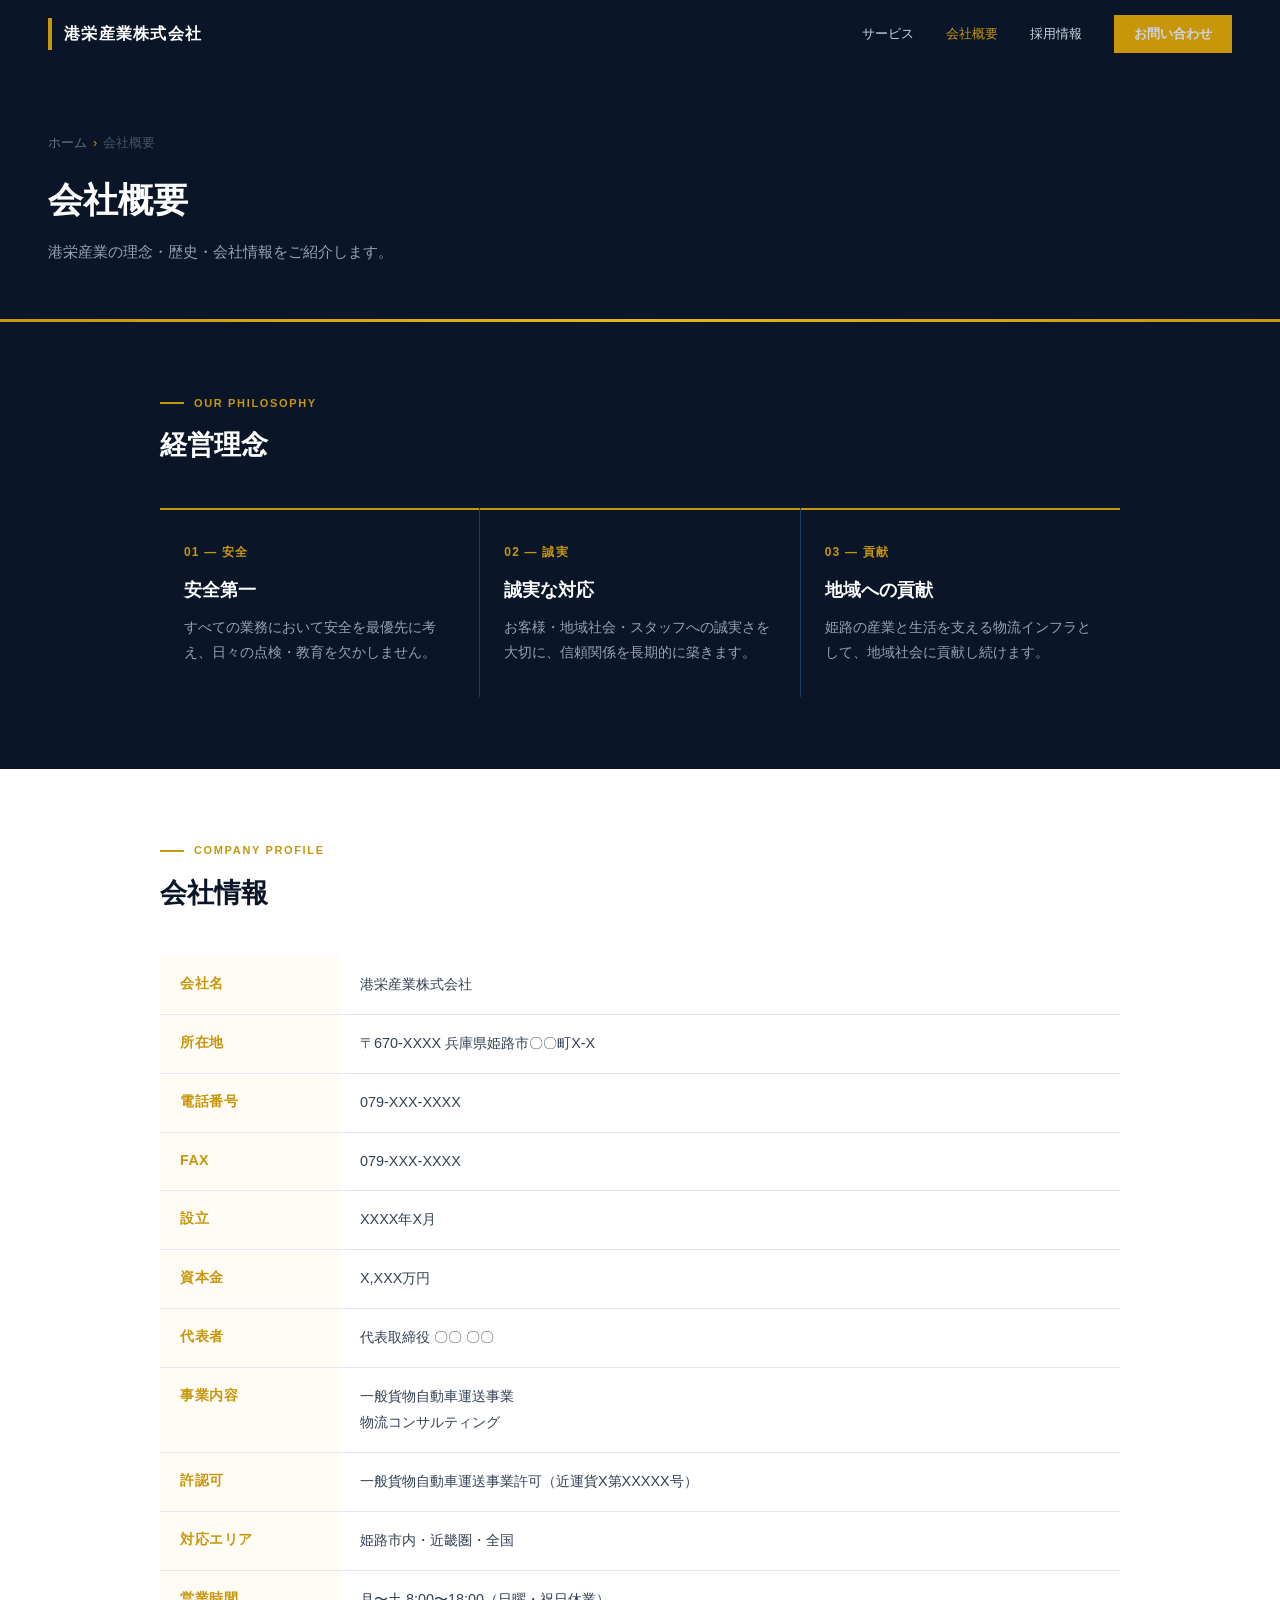
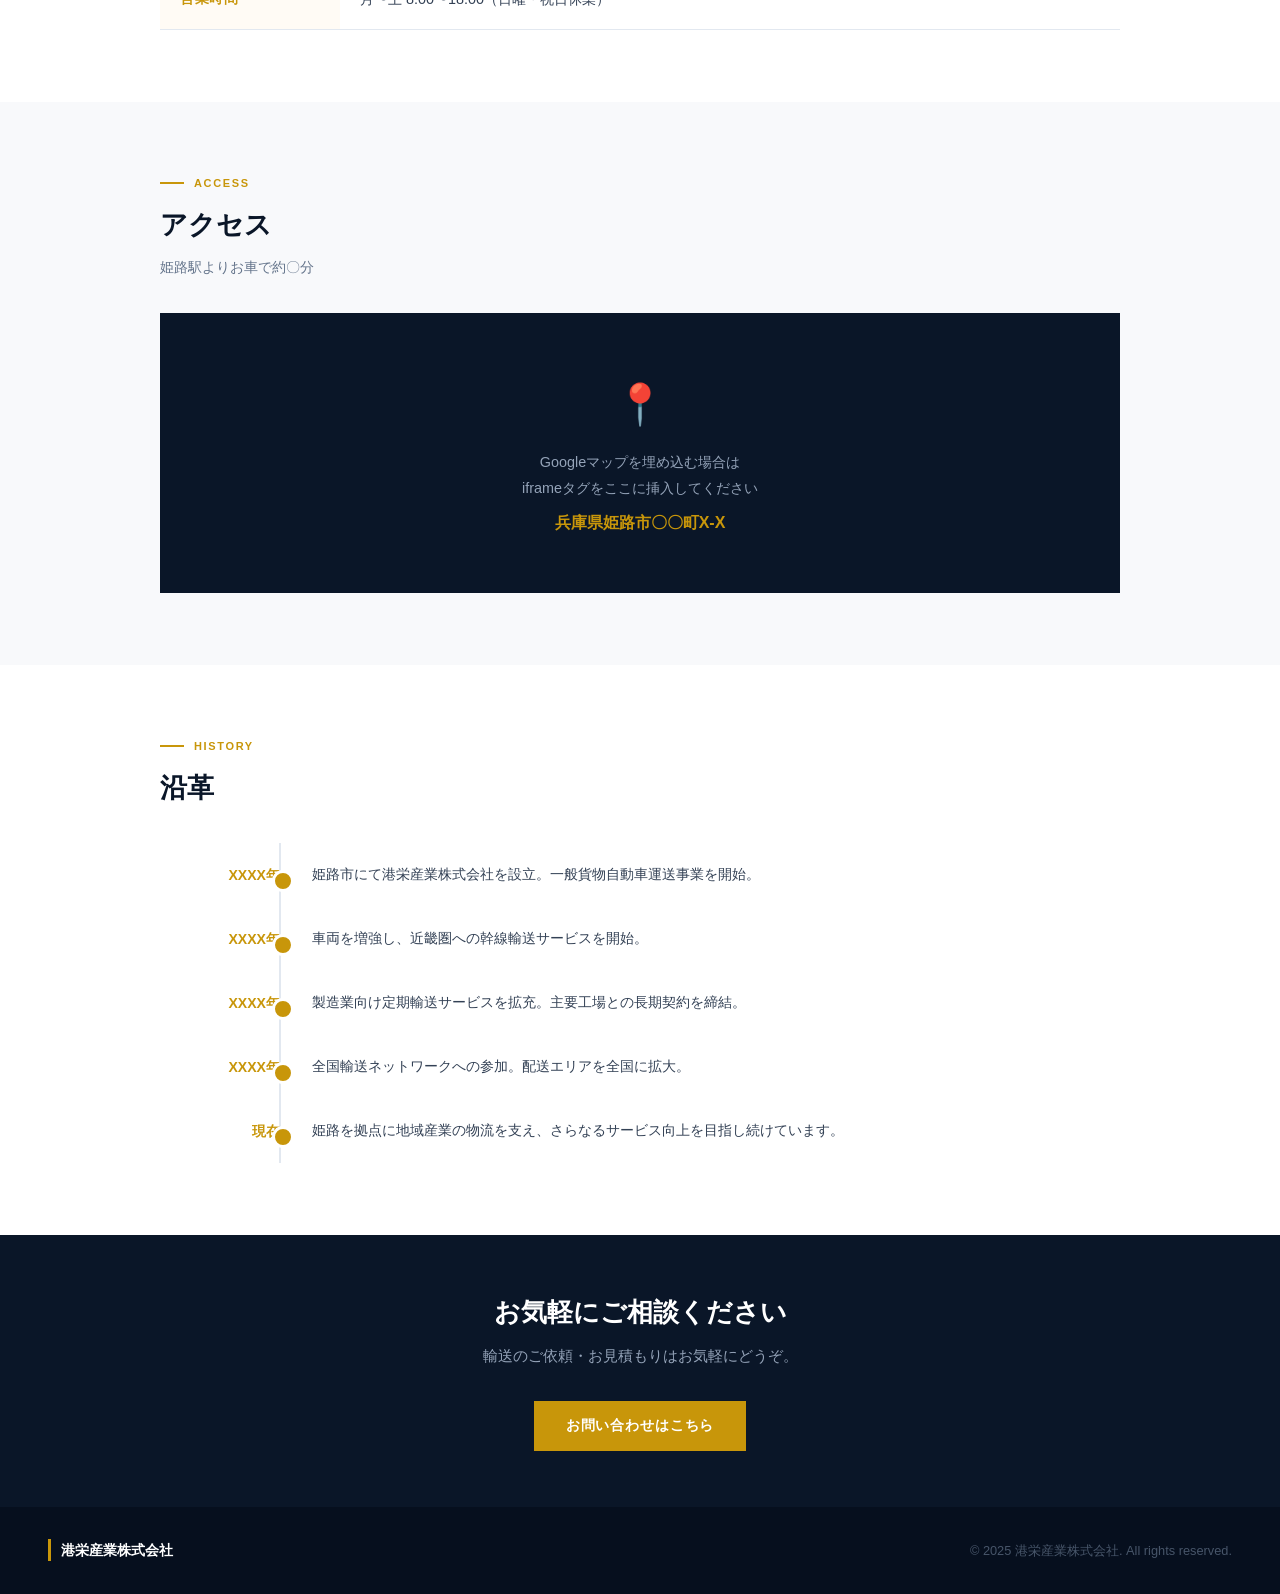
==== company.html @ fc56ae89 "初回アップロード" ====
<!DOCTYPE html>
<html lang="ja">
<head>
<meta charset="UTF-8">
<meta name="viewport" content="width=device-width, initial-scale=1.0">
<title>会社概要 | 港栄産業株式会社</title>
<style>
*{margin:0;padding:0;box-sizing:border-box}
body{font-family:'Hiragino Kaku Gothic ProN','Meiryo',sans-serif;color:#1a1a1a;background:#fff;font-size:15px;line-height:1.7}
a{text-decoration:none;color:inherit}
nav{background:#0A1628;display:flex;align-items:center;justify-content:space-between;padding:0 3rem;height:68px}
.nav-logo{display:flex;align-items:center;gap:12px}
.nav-logo .bar{width:4px;height:32px;background:#C8960A}
.nav-logo span{font-size:16px;font-weight:700;color:#fff;letter-spacing:.08em}
.nav-links{display:flex;gap:2rem;align-items:center}
.nav-links a{font-size:13px;color:#CBD5E1;transition:color .2s}
.nav-links a:hover,.nav-links a.active{color:#C8960A}
.nav-cta{background:#C8960A;color:#fff;padding:8px 20px;font-size:13px;font-weight:700}

.page-hero{background:#0A1628;padding:4rem 3rem 3.5rem;position:relative;overflow:hidden}
.page-hero::after{content:'';position:absolute;bottom:0;left:0;right:0;height:3px;background:linear-gradient(90deg,#C8960A,#E8B420,#C8960A)}
.breadcrumb{font-size:.8rem;color:#475569;margin-bottom:1rem}
.breadcrumb a{color:#64748B}
.breadcrumb span{color:#C8960A;margin:0 6px}
.page-hero h1{font-size:2.2rem;font-weight:800;color:#fff;margin-bottom:.6rem}
.page-hero p{font-size:.93rem;color:#94A3B8;max-width:560px;line-height:1.8}

section{padding:4.5rem 3rem}
.inner{max-width:960px;margin:0 auto}
.eyebrow{display:flex;align-items:center;gap:10px;margin-bottom:.6rem}
.eyebrow::before{content:'';display:block;width:24px;height:2px;background:#C8960A}
.eyebrow span{font-size:11px;color:#C8960A;font-weight:700;letter-spacing:.15em;text-transform:uppercase}
.sec-title{font-size:1.7rem;font-weight:800;color:#0A1628;margin-bottom:.4rem}
.sec-sub{font-size:.9rem;color:#64748B;line-height:1.8}

/* Philosophy */
.philosophy{background:#0A1628;padding:4.5rem 3rem}
.philosophy .eyebrow span{color:#C8960A}
.philosophy .eyebrow::before{background:#C8960A}
.philosophy .sec-title{color:#fff}
.phil-grid{display:grid;grid-template-columns:repeat(3,1fr);gap:1px;background:#1E3A5F;margin-top:2.5rem}
.phil-item{background:#0A1628;padding:2rem 1.5rem;border-top:2px solid #C8960A}
.phil-num{font-size:.75rem;font-weight:800;color:#C8960A;letter-spacing:.1em;margin-bottom:.8rem}
.phil-title{font-size:1.1rem;font-weight:800;color:#fff;margin-bottom:.6rem}
.phil-desc{font-size:.87rem;color:#94A3B8;line-height:1.8}

/* Overview table */
.overview-table{width:100%;border-collapse:collapse;margin-top:2.5rem}
.overview-table tr{border-bottom:1px solid #E2E8F0}
.overview-table th{width:180px;padding:16px 20px;font-size:.88rem;font-weight:700;color:#C8960A;background:#FFFBF5;text-align:left;letter-spacing:.04em;vertical-align:top}
.overview-table td{padding:16px 20px;font-size:.9rem;color:#334155;line-height:1.8}

/* Map area */
.map-section{background:#F8F9FB}
.map-box{background:#0A1628;height:280px;display:flex;align-items:center;justify-content:center;margin-top:2rem;position:relative;overflow:hidden}
.map-box-inner{text-align:center}
.map-box-icon{font-size:2.5rem;margin-bottom:.8rem}
.map-box-text{color:#94A3B8;font-size:.9rem;line-height:1.8}
.map-box-addr{color:#C8960A;font-weight:700;font-size:1rem;margin-top:.4rem}

/* History */
.history-list{margin-top:2rem;position:relative}
.history-list::before{content:'';position:absolute;left:119px;top:0;bottom:0;width:2px;background:#E2E8F0}
.hl-item{display:grid;grid-template-columns:120px 1fr;gap:2rem;padding:1.2rem 0;position:relative}
.hl-item::before{content:'';position:absolute;left:112px;top:1.7rem;width:16px;height:16px;background:#C8960A;border-radius:50%;border:3px solid #fff;z-index:1}
.hl-year{font-size:.88rem;font-weight:700;color:#C8960A;text-align:right;padding-top:.1rem}
.hl-desc{font-size:.9rem;color:#334155;line-height:1.7}

.cta-band{background:#0A1628;padding:3.5rem 3rem;text-align:center}
.cta-band h2{font-size:1.6rem;font-weight:800;color:#fff;margin-bottom:.6rem}
.cta-band p{color:#94A3B8;font-size:.92rem;margin-bottom:2rem}
.btn-gold{display:inline-block;background:#C8960A;color:#fff;padding:13px 32px;font-size:14px;font-weight:700;letter-spacing:.06em}
.btn-gold:hover{background:#A87808}

footer{background:#060F1E;color:#475569;padding:2rem 3rem;display:flex;justify-content:space-between;align-items:center;flex-wrap:wrap;gap:1rem}
.f-logo{display:flex;align-items:center;gap:10px}
.f-bar{width:3px;height:22px;background:#C8960A}
.f-name{font-size:14px;font-weight:700;color:#fff}

@media(max-width:768px){
  .phil-grid{grid-template-columns:1fr}
  nav .nav-links{display:none}
  section{padding:3rem 1.5rem}
  .history-list::before{left:79px}
  .hl-item{grid-template-columns:80px 1fr;gap:1rem}
  .hl-item::before{left:72px}
  .overview-table th{width:120px}
}
</style>
</head>
<body>
<nav>
  <div class="nav-logo"><div class="bar"></div><span>港栄産業株式会社</span></div>
  <div class="nav-links">
    <a href="service.html">サービス</a>
    <a href="company.html" class="active">会社概要</a>
    <a href="recruit.html">採用情報</a>
    <a href="contact.html" class="nav-cta">お問い合わせ</a>
  </div>
</nav>

<div class="page-hero">
  <div class="breadcrumb"><a href="index.html">ホーム</a><span>›</span>会社概要</div>
  <h1>会社概要</h1>
  <p>港栄産業の理念・歴史・会社情報をご紹介します。</p>
</div>

<!-- Philosophy -->
<div class="philosophy">
  <div class="inner">
    <div class="eyebrow"><span>Our Philosophy</span></div>
    <h2 class="sec-title">経営理念</h2>
    <div class="phil-grid">
      <div class="phil-item">
        <div class="phil-num">01 — 安全</div>
        <div class="phil-title">安全第一</div>
        <div class="phil-desc">すべての業務において安全を最優先に考え、日々の点検・教育を欠かしません。</div>
      </div>
      <div class="phil-item">
        <div class="phil-num">02 — 誠実</div>
        <div class="phil-title">誠実な対応</div>
        <div class="phil-desc">お客様・地域社会・スタッフへの誠実さを大切に、信頼関係を長期的に築きます。</div>
      </div>
      <div class="phil-item">
        <div class="phil-num">03 — 貢献</div>
        <div class="phil-title">地域への貢献</div>
        <div class="phil-desc">姫路の産業と生活を支える物流インフラとして、地域社会に貢献し続けます。</div>
      </div>
    </div>
  </div>
</div>

<!-- Overview -->
<section>
  <div class="inner">
    <div class="eyebrow"><span>Company Profile</span></div>
    <h2 class="sec-title">会社情報</h2>
    <table class="overview-table">
      <tr><th>会社名</th><td>港栄産業株式会社</td></tr>
      <tr><th>所在地</th><td>〒670-XXXX 兵庫県姫路市〇〇町X-X</td></tr>
      <tr><th>電話番号</th><td>079-XXX-XXXX</td></tr>
      <tr><th>FAX</th><td>079-XXX-XXXX</td></tr>
      <tr><th>設立</th><td>XXXX年X月</td></tr>
      <tr><th>資本金</th><td>X,XXX万円</td></tr>
      <tr><th>代表者</th><td>代表取締役 〇〇 〇〇</td></tr>
      <tr><th>事業内容</th><td>一般貨物自動車運送事業<br>物流コンサルティング</td></tr>
      <tr><th>許認可</th><td>一般貨物自動車運送事業許可（近運貨X第XXXXX号）</td></tr>
      <tr><th>対応エリア</th><td>姫路市内・近畿圏・全国</td></tr>
      <tr><th>営業時間</th><td>月〜土 8:00〜18:00（日曜・祝日休業）</td></tr>
    </table>
  </div>
</section>

<!-- Map -->
<section class="map-section">
  <div class="inner">
    <div class="eyebrow"><span>Access</span></div>
    <h2 class="sec-title">アクセス</h2>
    <p class="sec-sub">姫路駅よりお車で約〇分</p>
    <div class="map-box">
      <div class="map-box-inner">
        <div class="map-box-icon">📍</div>
        <div class="map-box-text">Googleマップを埋め込む場合は<br>iframeタグをここに挿入してください</div>
        <div class="map-box-addr">兵庫県姫路市〇〇町X-X</div>
      </div>
    </div>
  </div>
</section>

<!-- History -->
<section>
  <div class="inner">
    <div class="eyebrow"><span>History</span></div>
    <h2 class="sec-title">沿革</h2>
    <div class="history-list">
      <div class="hl-item"><div class="hl-year">XXXX年</div><div class="hl-desc">姫路市にて港栄産業株式会社を設立。一般貨物自動車運送事業を開始。</div></div>
      <div class="hl-item"><div class="hl-year">XXXX年</div><div class="hl-desc">車両を増強し、近畿圏への幹線輸送サービスを開始。</div></div>
      <div class="hl-item"><div class="hl-year">XXXX年</div><div class="hl-desc">製造業向け定期輸送サービスを拡充。主要工場との長期契約を締結。</div></div>
      <div class="hl-item"><div class="hl-year">XXXX年</div><div class="hl-desc">全国輸送ネットワークへの参加。配送エリアを全国に拡大。</div></div>
      <div class="hl-item"><div class="hl-year">現在</div><div class="hl-desc">姫路を拠点に地域産業の物流を支え、さらなるサービス向上を目指し続けています。</div></div>
    </div>
  </div>
</section>

<div class="cta-band">
  <h2>お気軽にご相談ください</h2>
  <p>輸送のご依頼・お見積もりはお気軽にどうぞ。</p>
  <a href="contact.html" class="btn-gold">お問い合わせはこちら</a>
</div>

<footer>
  <div class="f-logo"><div class="f-bar"></div><span class="f-name">港栄産業株式会社</span></div>
  <div style="font-size:.8rem">© 2025 港栄産業株式会社. All rights reserved.</div>
</footer>
</body>
</html>
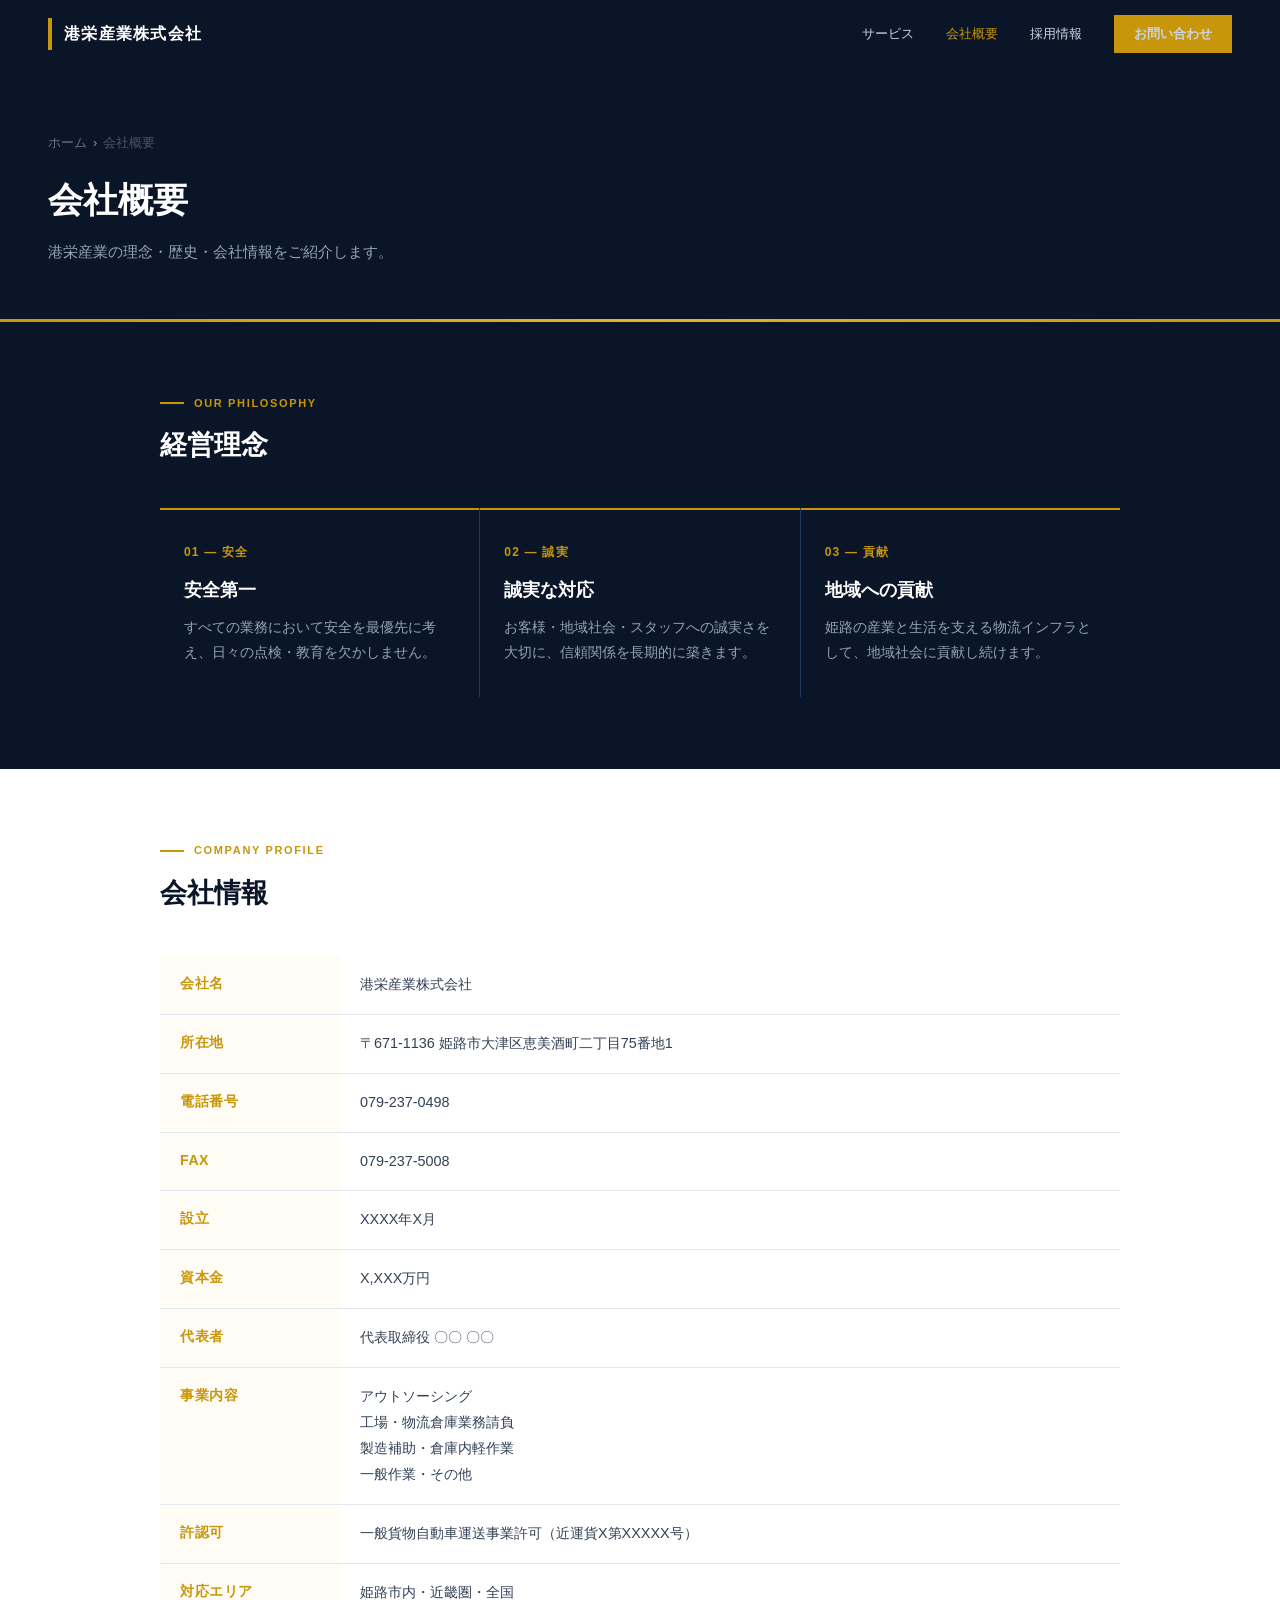
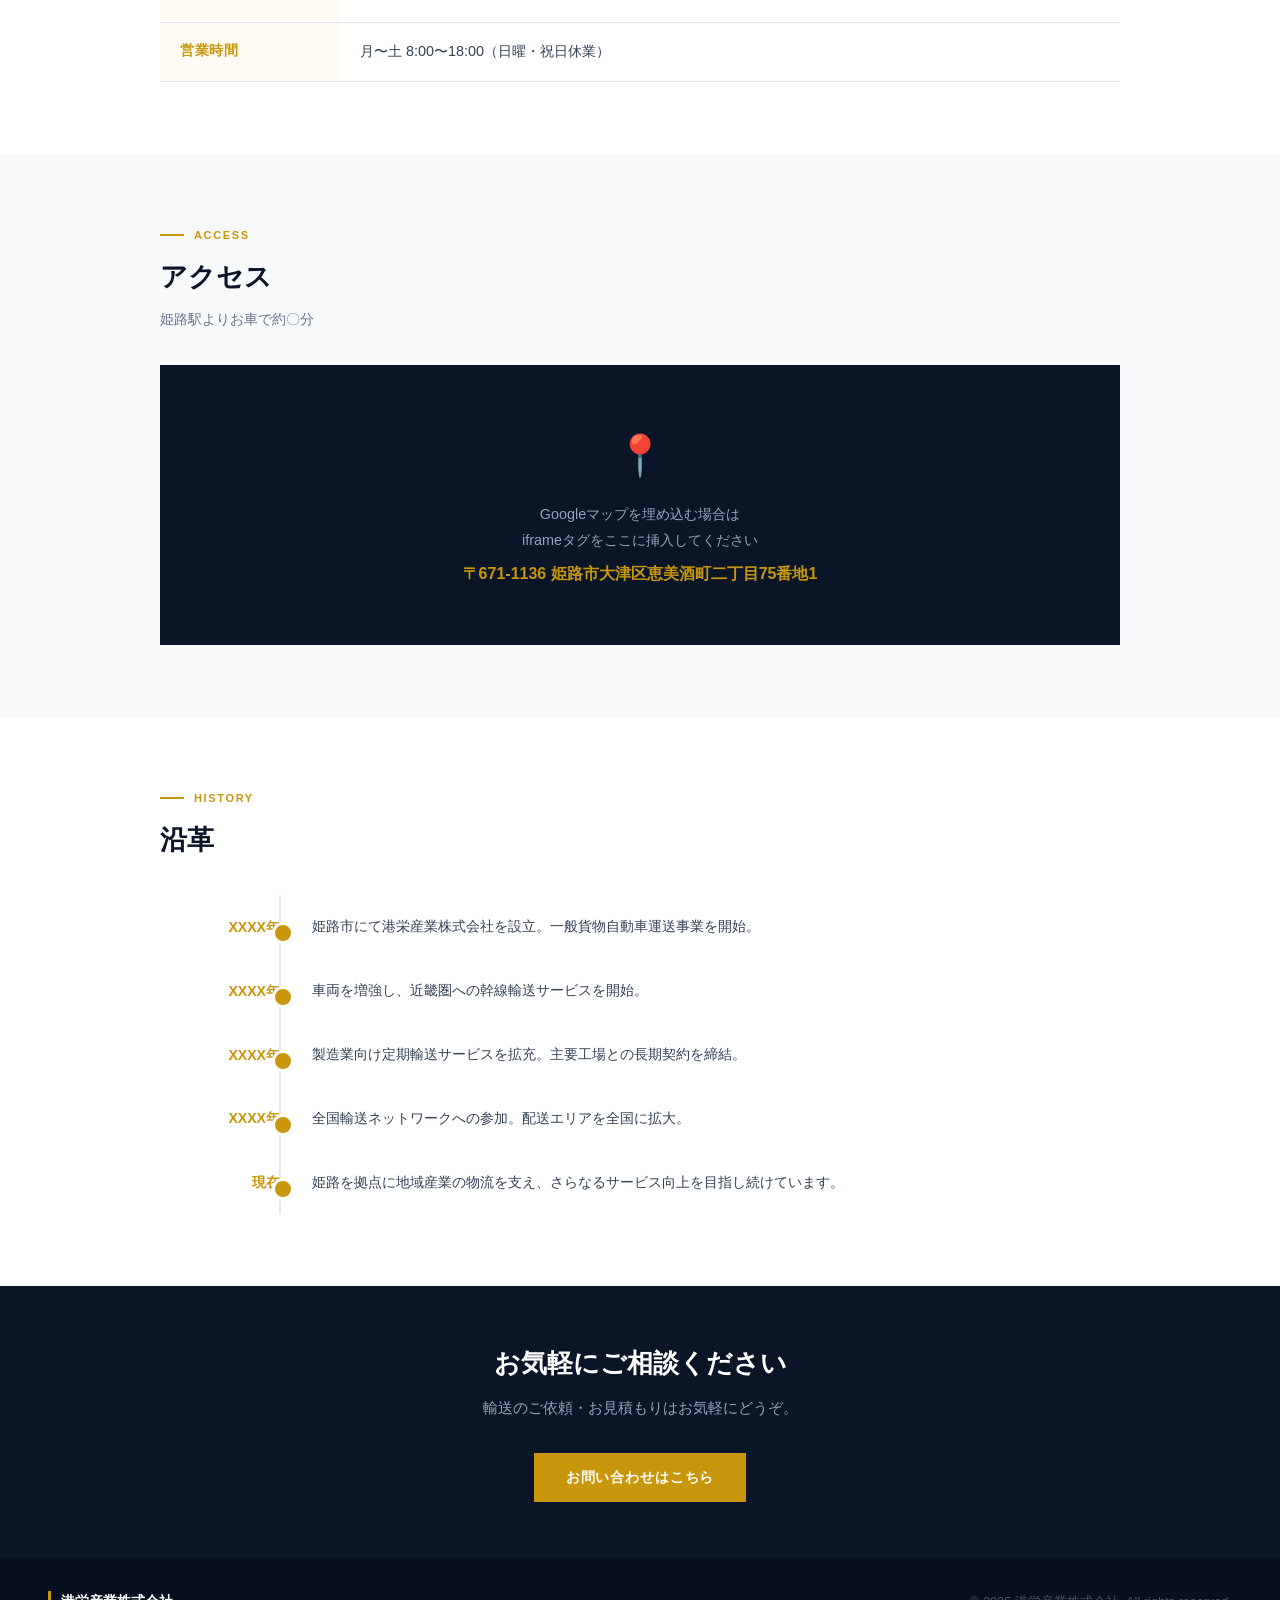
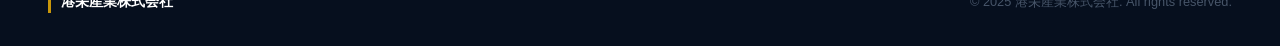
==== commit df66985c: "会社情報・サービス内容更新、採用ページをナビに追加" ====
--- a/company.html
+++ b/company.html
@@ -137,13 +137,13 @@
     <h2 class="sec-title">会社情報</h2>
     <table class="overview-table">
       <tr><th>会社名</th><td>港栄産業株式会社</td></tr>
-      <tr><th>所在地</th><td>〒670-XXXX 兵庫県姫路市〇〇町X-X</td></tr>
-      <tr><th>電話番号</th><td>079-XXX-XXXX</td></tr>
-      <tr><th>FAX</th><td>079-XXX-XXXX</td></tr>
+      <tr><th>所在地</th><td>〒671-1136 姫路市大津区恵美酒町二丁目75番地1</td></tr>
+      <tr><th>電話番号</th><td>079-237-0498</td></tr>
+      <tr><th>FAX</th><td>079-237-5008</td></tr>
       <tr><th>設立</th><td>XXXX年X月</td></tr>
       <tr><th>資本金</th><td>X,XXX万円</td></tr>
       <tr><th>代表者</th><td>代表取締役 〇〇 〇〇</td></tr>
-      <tr><th>事業内容</th><td>一般貨物自動車運送事業<br>物流コンサルティング</td></tr>
+      <tr><th>事業内容</th><td>アウトソーシング<br>工場・物流倉庫業務請負<br>製造補助・倉庫内軽作業<br>一般作業・その他</td></tr>
       <tr><th>許認可</th><td>一般貨物自動車運送事業許可（近運貨X第XXXXX号）</td></tr>
       <tr><th>対応エリア</th><td>姫路市内・近畿圏・全国</td></tr>
       <tr><th>営業時間</th><td>月〜土 8:00〜18:00（日曜・祝日休業）</td></tr>
@@ -161,7 +161,7 @@
       <div class="map-box-inner">
         <div class="map-box-icon">📍</div>
         <div class="map-box-text">Googleマップを埋め込む場合は<br>iframeタグをここに挿入してください</div>
-        <div class="map-box-addr">兵庫県姫路市〇〇町X-X</div>
+        <div class="map-box-addr">〒671-1136 姫路市大津区恵美酒町二丁目75番地1</div>
       </div>
     </div>
   </div>
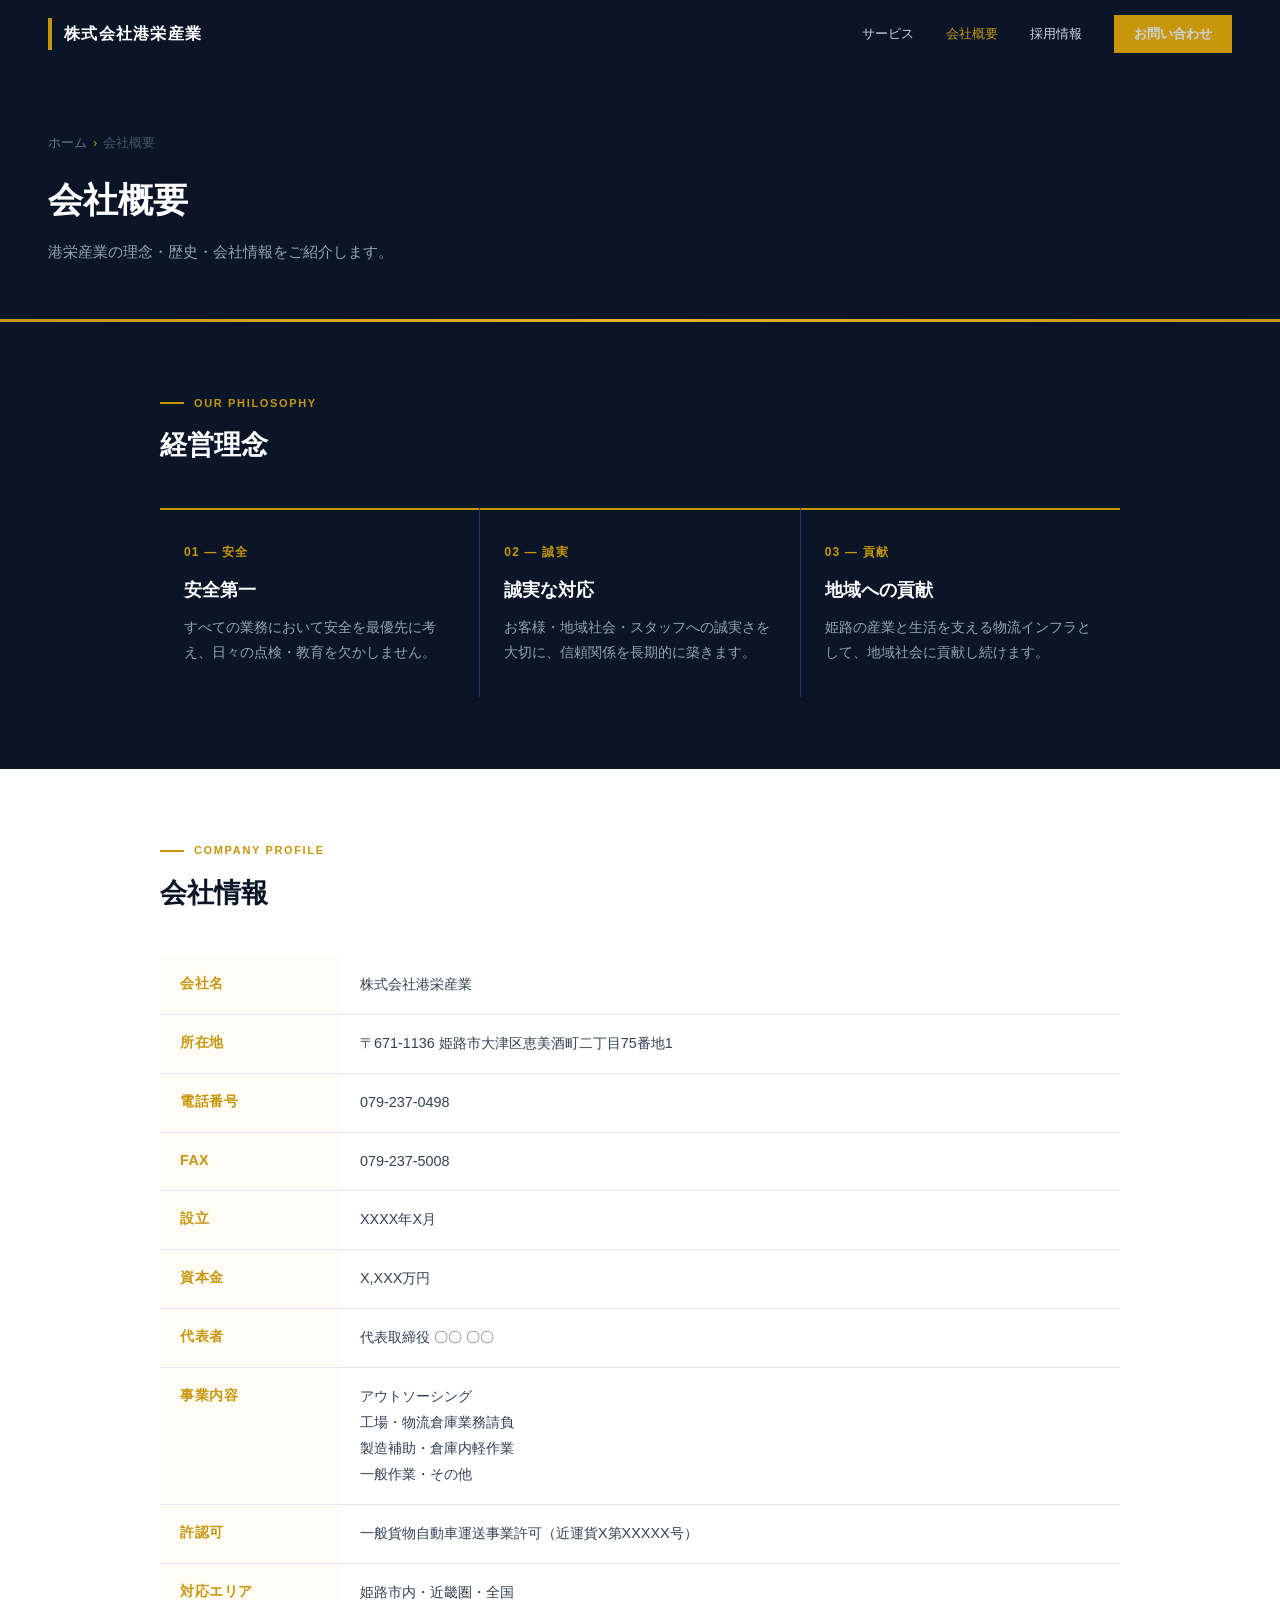
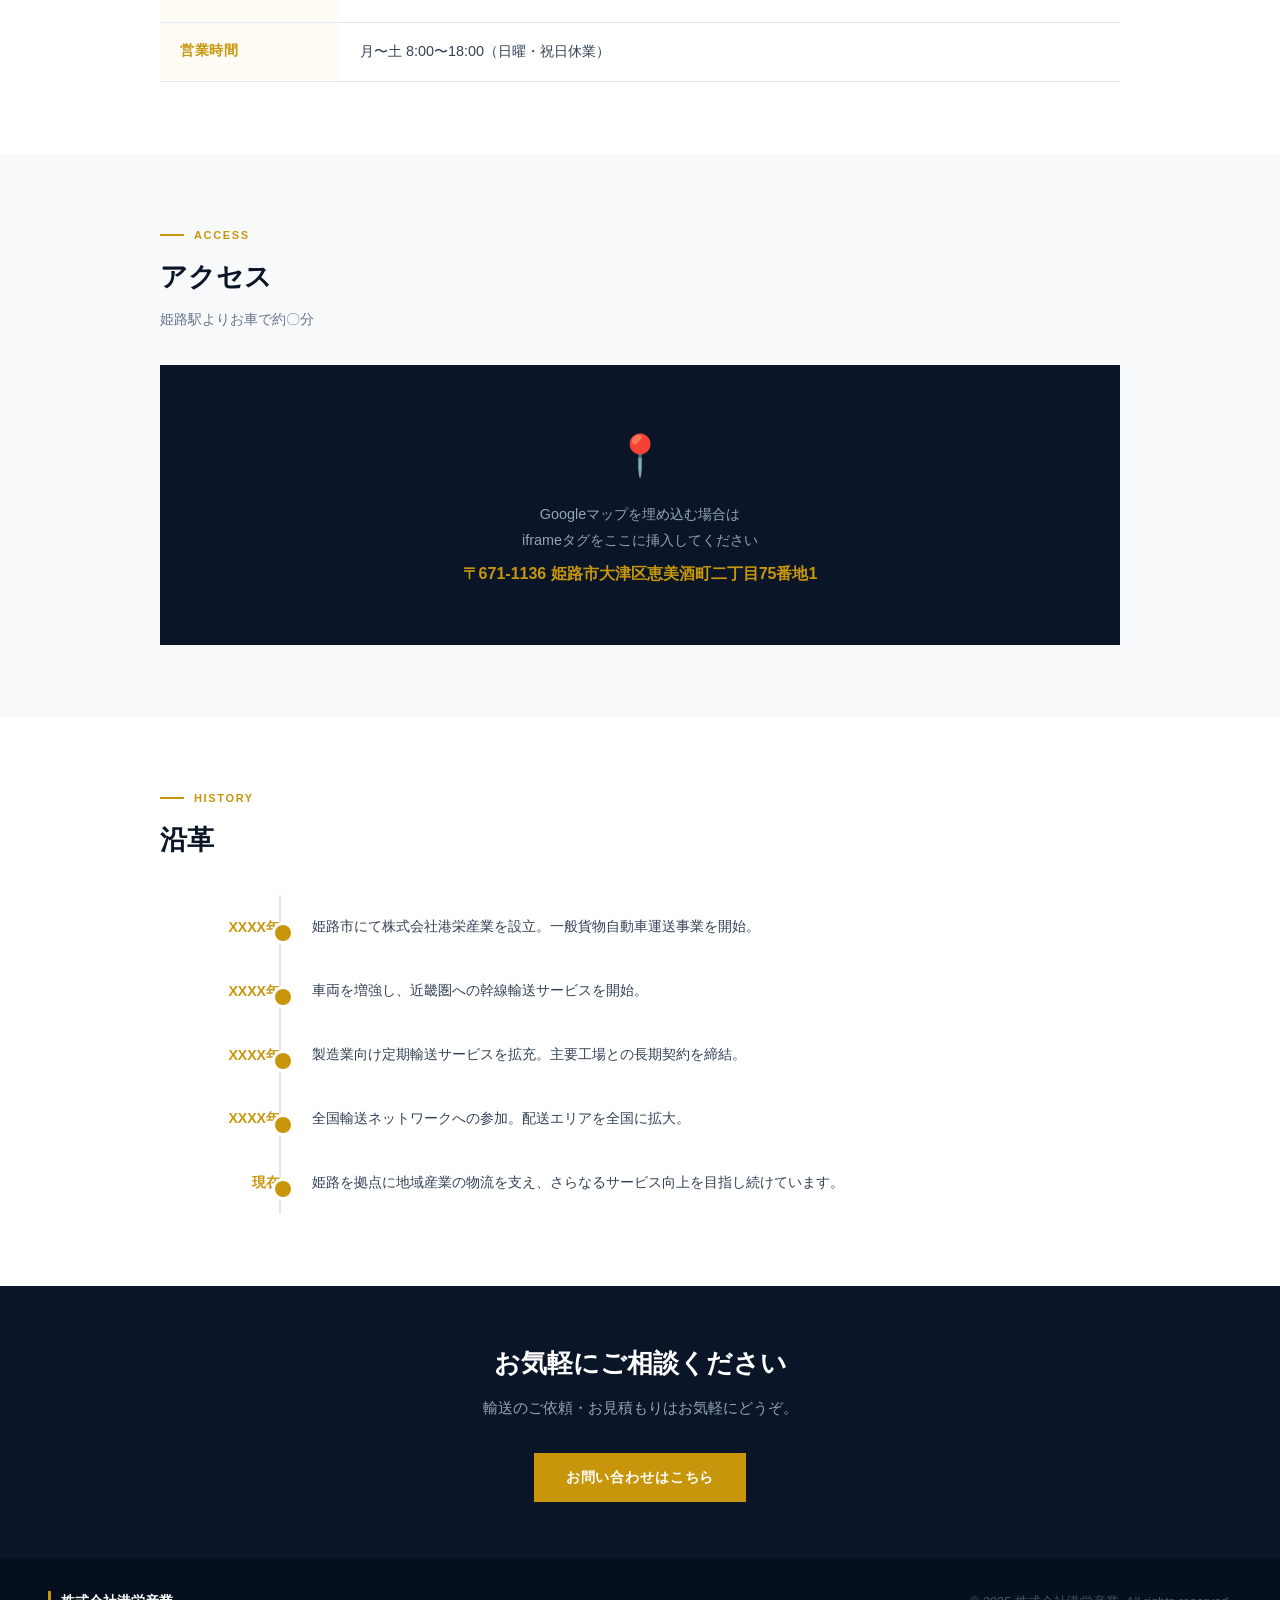
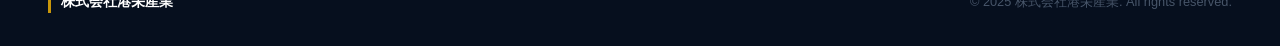
==== commit 4c84f955: "会社名を後株から前株に修正（港栄産業株式会社→株式会社港栄産業）" ====
--- a/company.html
+++ b/company.html
@@ -3,7 +3,7 @@
 <head>
 <meta charset="UTF-8">
 <meta name="viewport" content="width=device-width, initial-scale=1.0">
-<title>会社概要 | 港栄産業株式会社</title>
+<title>会社概要 | 株式会社港栄産業</title>
 <style>
 *{margin:0;padding:0;box-sizing:border-box}
 body{font-family:'Hiragino Kaku Gothic ProN','Meiryo',sans-serif;color:#1a1a1a;background:#fff;font-size:15px;line-height:1.7}
@@ -90,7 +90,7 @@
 </head>
 <body>
 <nav>
-  <div class="nav-logo"><div class="bar"></div><span>港栄産業株式会社</span></div>
+  <div class="nav-logo"><div class="bar"></div><span>株式会社港栄産業</span></div>
   <div class="nav-links">
     <a href="service.html">サービス</a>
     <a href="company.html" class="active">会社概要</a>
@@ -136,7 +136,7 @@
     <div class="eyebrow"><span>Company Profile</span></div>
     <h2 class="sec-title">会社情報</h2>
     <table class="overview-table">
-      <tr><th>会社名</th><td>港栄産業株式会社</td></tr>
+      <tr><th>会社名</th><td>株式会社港栄産業</td></tr>
       <tr><th>所在地</th><td>〒671-1136 姫路市大津区恵美酒町二丁目75番地1</td></tr>
       <tr><th>電話番号</th><td>079-237-0498</td></tr>
       <tr><th>FAX</th><td>079-237-5008</td></tr>
@@ -173,7 +173,7 @@
     <div class="eyebrow"><span>History</span></div>
     <h2 class="sec-title">沿革</h2>
     <div class="history-list">
-      <div class="hl-item"><div class="hl-year">XXXX年</div><div class="hl-desc">姫路市にて港栄産業株式会社を設立。一般貨物自動車運送事業を開始。</div></div>
+      <div class="hl-item"><div class="hl-year">XXXX年</div><div class="hl-desc">姫路市にて株式会社港栄産業を設立。一般貨物自動車運送事業を開始。</div></div>
       <div class="hl-item"><div class="hl-year">XXXX年</div><div class="hl-desc">車両を増強し、近畿圏への幹線輸送サービスを開始。</div></div>
       <div class="hl-item"><div class="hl-year">XXXX年</div><div class="hl-desc">製造業向け定期輸送サービスを拡充。主要工場との長期契約を締結。</div></div>
       <div class="hl-item"><div class="hl-year">XXXX年</div><div class="hl-desc">全国輸送ネットワークへの参加。配送エリアを全国に拡大。</div></div>
@@ -189,8 +189,8 @@
 </div>
 
 <footer>
-  <div class="f-logo"><div class="f-bar"></div><span class="f-name">港栄産業株式会社</span></div>
-  <div style="font-size:.8rem">© 2025 港栄産業株式会社. All rights reserved.</div>
+  <div class="f-logo"><div class="f-bar"></div><span class="f-name">株式会社港栄産業</span></div>
+  <div style="font-size:.8rem">© 2025 株式会社港栄産業. All rights reserved.</div>
 </footer>
 </body>
 </html>
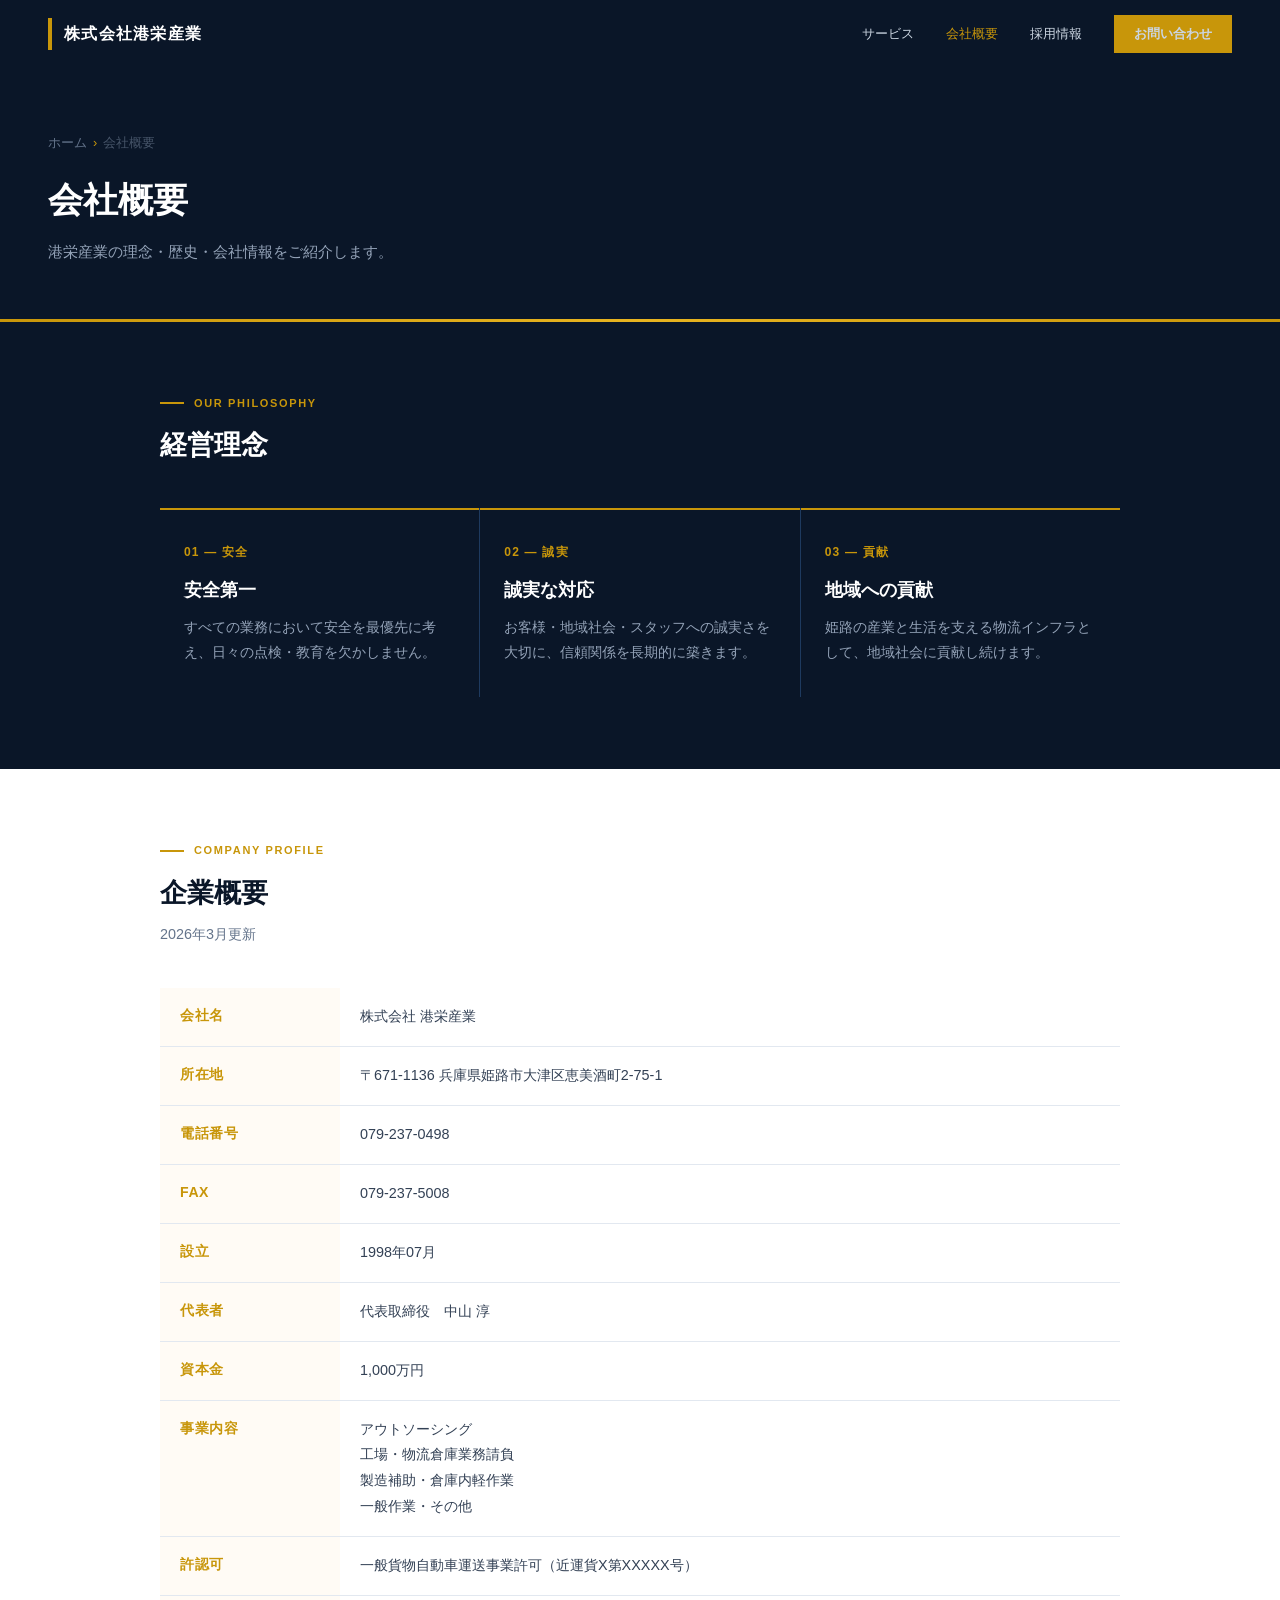
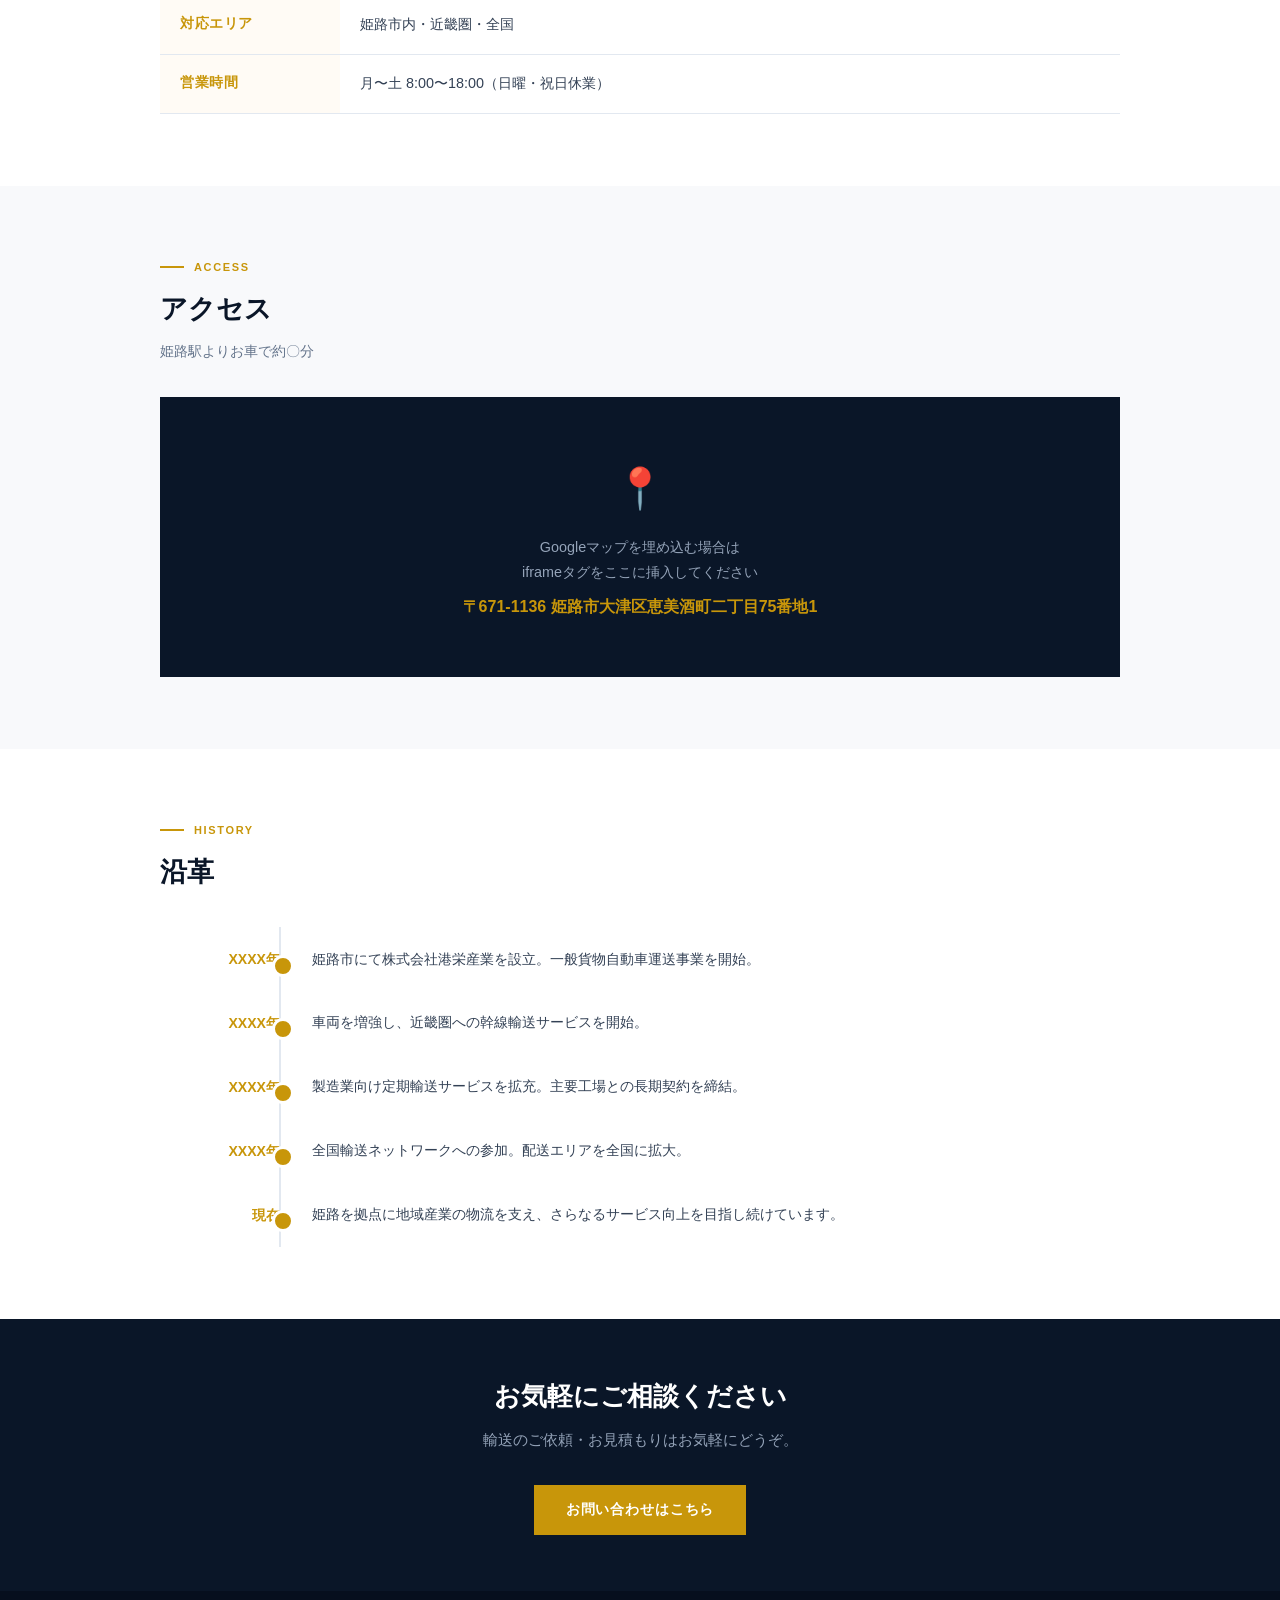
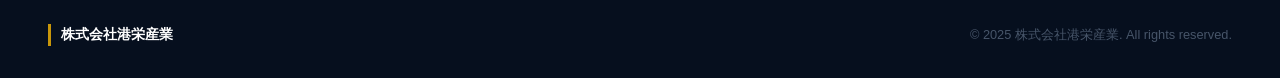
==== commit cb1ba89e: "企業概要を2026年3月更新内容に更新（設立・代表者・資本金・所在地）" ====
--- a/company.html
+++ b/company.html
@@ -8,7 +8,7 @@
 *{margin:0;padding:0;box-sizing:border-box}
 body{font-family:'Hiragino Kaku Gothic ProN','Meiryo',sans-serif;color:#1a1a1a;background:#fff;font-size:15px;line-height:1.7}
 a{text-decoration:none;color:inherit}
-nav{background:#0A1628;display:flex;align-items:center;justify-content:space-between;padding:0 3rem;height:68px}
+nav{background:#0A1628;display:flex;align-items:center;justify-content:space-between;padding:0 3rem;height:68px;position:relative}
 .nav-logo{display:flex;align-items:center;gap:12px}
 .nav-logo .bar{width:4px;height:32px;background:#C8960A}
 .nav-logo span{font-size:16px;font-weight:700;color:#fff;letter-spacing:.08em}
@@ -77,9 +77,20 @@
 .f-bar{width:3px;height:22px;background:#C8960A}
 .f-name{font-size:14px;font-weight:700;color:#fff}
 
+.hamburger{display:none;flex-direction:column;gap:5px;cursor:pointer;padding:6px;background:none;border:none}
+.hamburger span{display:block;width:22px;height:2px;background:#fff;transition:all .3s}
+.hamburger.open span:nth-child(1){transform:translateY(7px) rotate(45deg)}
+.hamburger.open span:nth-child(2){opacity:0}
+.hamburger.open span:nth-child(3){transform:translateY(-7px) rotate(-45deg)}
+.mobile-menu{display:none;position:absolute;top:68px;left:0;right:0;background:#0A1628;flex-direction:column;padding:0 2rem;border-top:1px solid #1E3A5F;z-index:99}
+.mobile-menu a{font-size:14px;color:#CBD5E1;padding:.9rem 0;border-bottom:1px solid #1E3A5F;display:block}
+.mobile-menu a:last-child{border-bottom:none;color:#C8960A;font-weight:700}
+.mobile-menu.open{display:flex}
+
 @media(max-width:768px){
   .phil-grid{grid-template-columns:1fr}
   nav .nav-links{display:none}
+  .hamburger{display:flex}
   section{padding:3rem 1.5rem}
   .history-list::before{left:79px}
   .hl-item{grid-template-columns:80px 1fr;gap:1rem}
@@ -90,14 +101,21 @@
 </head>
 <body>
 <nav>
-  <div class="nav-logo"><div class="bar"></div><span>株式会社港栄産業</span></div>
+  <a href="index.html" class="nav-logo"><div class="bar"></div><span>株式会社港栄産業</span></a>
   <div class="nav-links">
     <a href="service.html">サービス</a>
     <a href="company.html" class="active">会社概要</a>
     <a href="recruit.html">採用情報</a>
     <a href="contact.html" class="nav-cta">お問い合わせ</a>
   </div>
+  <button class="hamburger" id="hamburger" aria-label="メニュー"><span></span><span></span><span></span></button>
 </nav>
+<div class="mobile-menu" id="mobile-menu">
+  <a href="service.html">サービス</a>
+  <a href="company.html">会社概要</a>
+  <a href="recruit.html">採用情報</a>
+  <a href="contact.html">お問い合わせ</a>
+</div>
 
 <div class="page-hero">
   <div class="breadcrumb"><a href="index.html">ホーム</a><span>›</span>会社概要</div>
@@ -134,15 +152,16 @@
 <section>
   <div class="inner">
     <div class="eyebrow"><span>Company Profile</span></div>
-    <h2 class="sec-title">会社情報</h2>
+    <h2 class="sec-title">企業概要</h2>
+    <p class="sec-sub" style="margin-bottom:1.5rem">2026年3月更新</p>
     <table class="overview-table">
-      <tr><th>会社名</th><td>株式会社港栄産業</td></tr>
-      <tr><th>所在地</th><td>〒671-1136 姫路市大津区恵美酒町二丁目75番地1</td></tr>
+      <tr><th>会社名</th><td>株式会社 港栄産業</td></tr>
+      <tr><th>所在地</th><td>〒671-1136 兵庫県姫路市大津区恵美酒町2-75-1</td></tr>
       <tr><th>電話番号</th><td>079-237-0498</td></tr>
       <tr><th>FAX</th><td>079-237-5008</td></tr>
-      <tr><th>設立</th><td>XXXX年X月</td></tr>
-      <tr><th>資本金</th><td>X,XXX万円</td></tr>
-      <tr><th>代表者</th><td>代表取締役 〇〇 〇〇</td></tr>
+      <tr><th>設立</th><td>1998年07月</td></tr>
+      <tr><th>代表者</th><td>代表取締役　中山 淳</td></tr>
+      <tr><th>資本金</th><td>1,000万円</td></tr>
       <tr><th>事業内容</th><td>アウトソーシング<br>工場・物流倉庫業務請負<br>製造補助・倉庫内軽作業<br>一般作業・その他</td></tr>
       <tr><th>許認可</th><td>一般貨物自動車運送事業許可（近運貨X第XXXXX号）</td></tr>
       <tr><th>対応エリア</th><td>姫路市内・近畿圏・全国</td></tr>
@@ -192,5 +211,10 @@
   <div class="f-logo"><div class="f-bar"></div><span class="f-name">株式会社港栄産業</span></div>
   <div style="font-size:.8rem">© 2025 株式会社港栄産業. All rights reserved.</div>
 </footer>
+<script>
+const btn=document.getElementById('hamburger');
+const menu=document.getElementById('mobile-menu');
+btn.addEventListener('click',()=>{btn.classList.toggle('open');menu.classList.toggle('open');});
+</script>
 </body>
 </html>
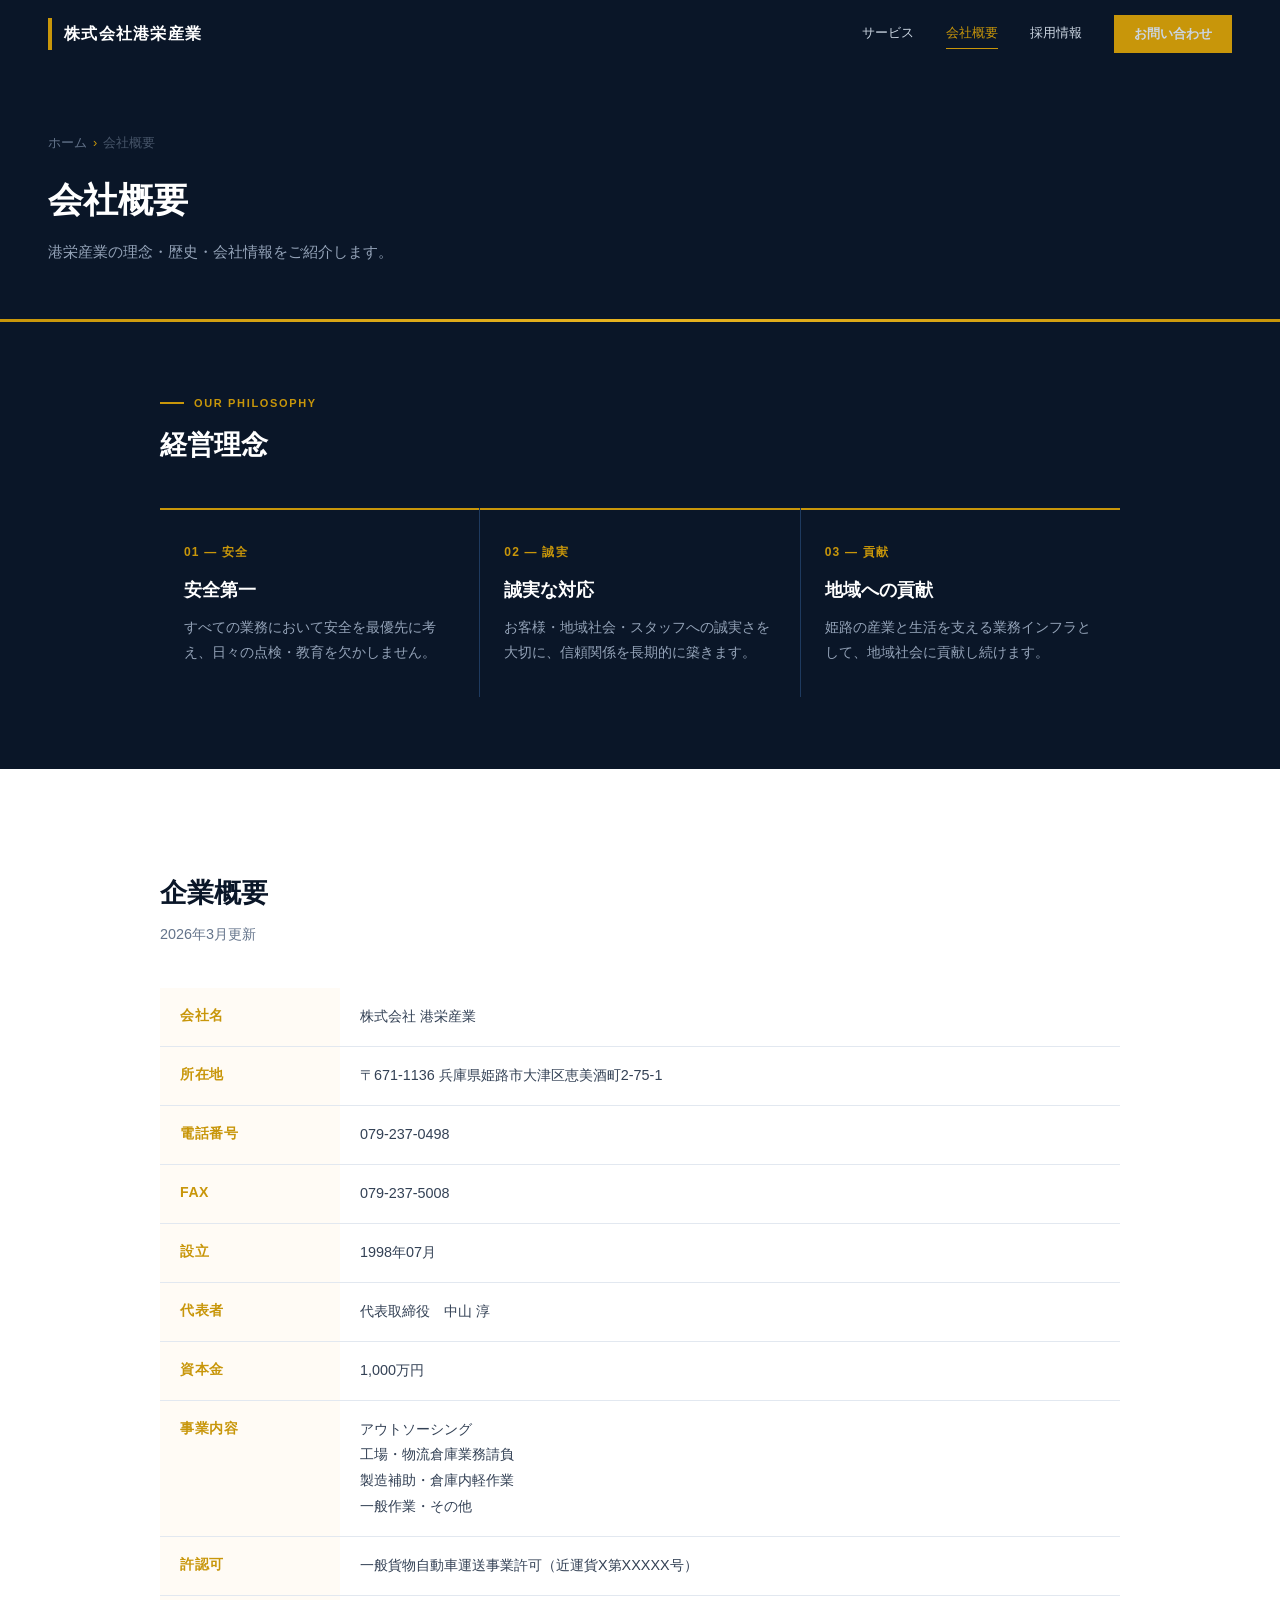
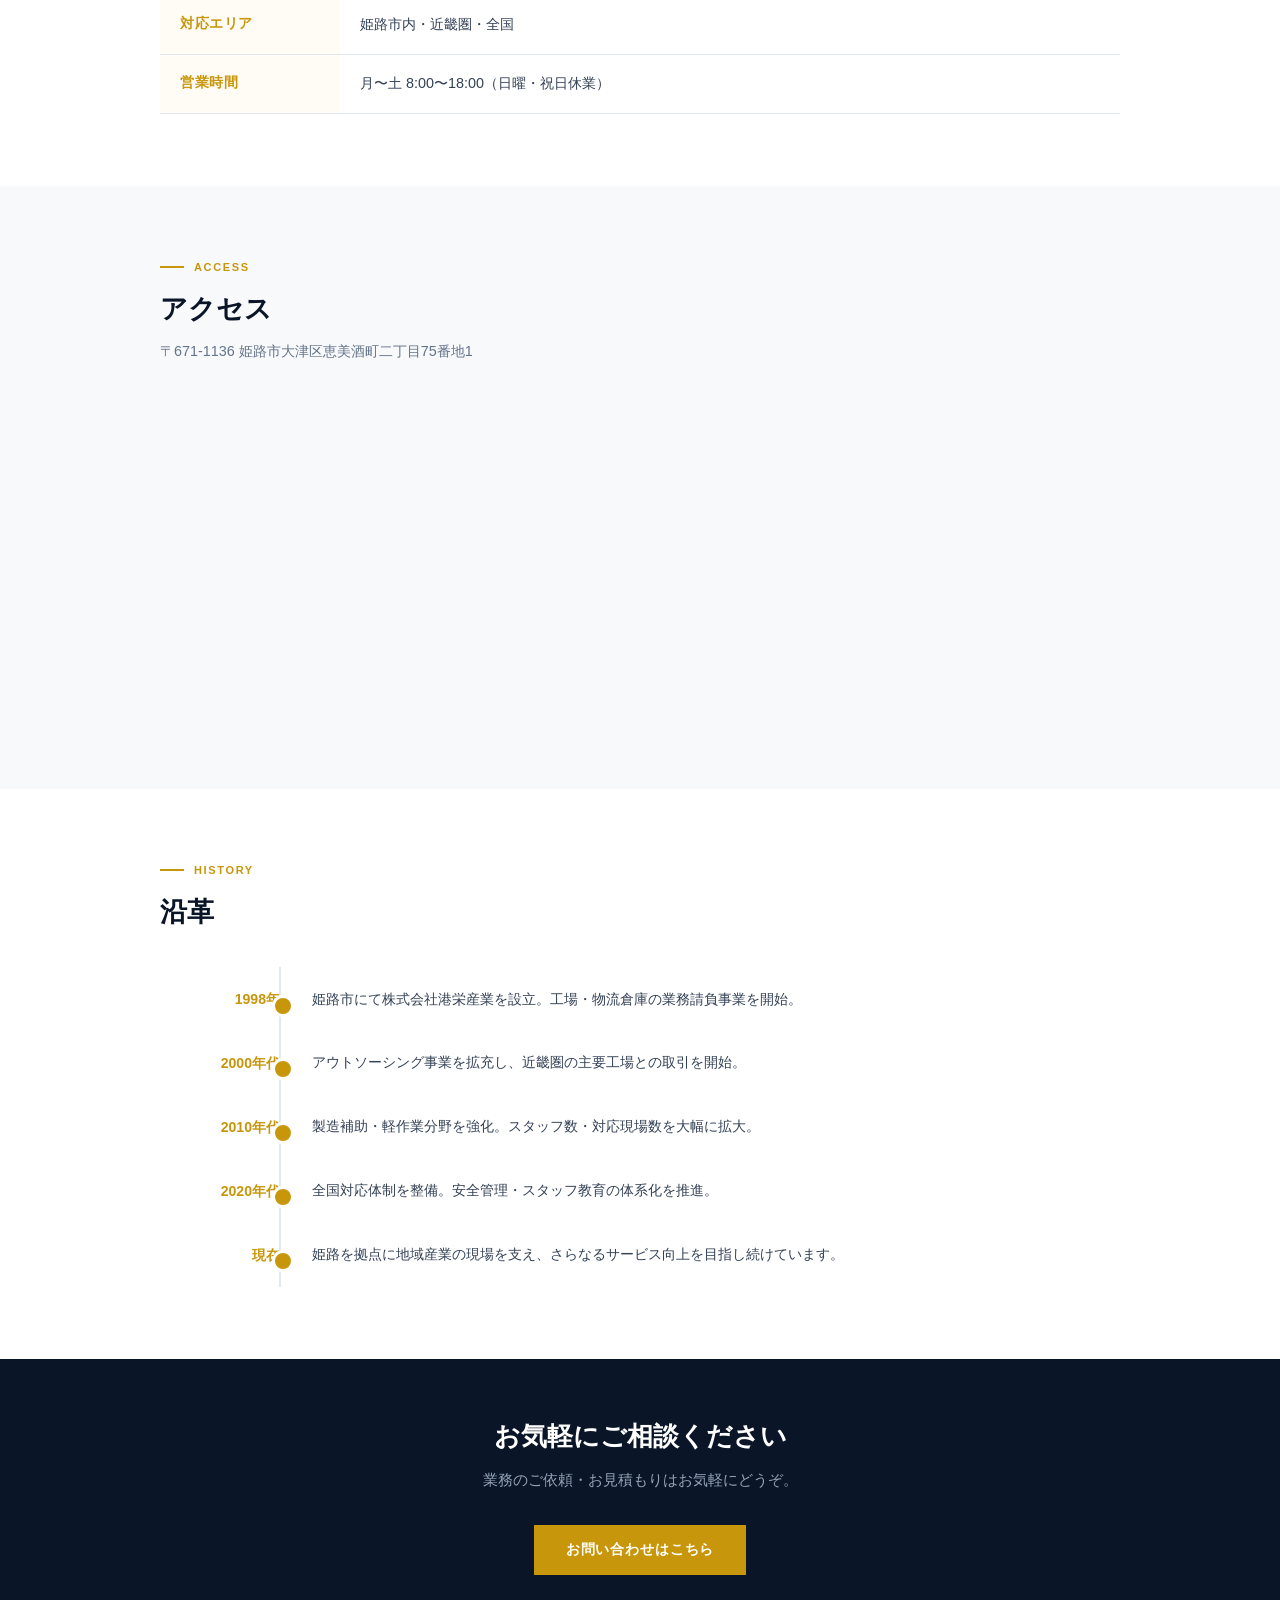
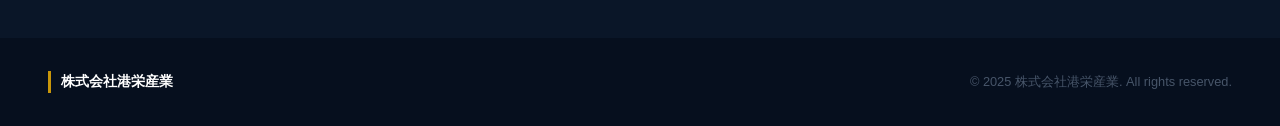
==== commit 1e74abdd: "インタラクティブ・レスポンシブ強化：全ページアップグレード - css/enhancements.css 新規作成：スクロールリビール・ヒーローアニメ・カードホバー・FAQアコーディオン・フォームバリ" ====
--- a/company.html
+++ b/company.html
@@ -39,7 +39,8 @@
 .philosophy .eyebrow::before{background:#C8960A}
 .philosophy .sec-title{color:#fff}
 .phil-grid{display:grid;grid-template-columns:repeat(3,1fr);gap:1px;background:#1E3A5F;margin-top:2.5rem}
-.phil-item{background:#0A1628;padding:2rem 1.5rem;border-top:2px solid #C8960A}
+.phil-item{background:#0A1628;padding:2rem 1.5rem;border-top:2px solid #C8960A;transition:transform .25s ease,box-shadow .25s ease}
+.phil-item:hover{transform:translateY(-5px);box-shadow:0 12px 30px rgba(0,0,0,.3)}
 .phil-num{font-size:.75rem;font-weight:800;color:#C8960A;letter-spacing:.1em;margin-bottom:.8rem}
 .phil-title{font-size:1.1rem;font-weight:800;color:#fff;margin-bottom:.6rem}
 .phil-desc{font-size:.87rem;color:#94A3B8;line-height:1.8}
@@ -52,11 +53,7 @@
 
 /* Map area */
 .map-section{background:#F8F9FB}
-.map-box{background:#0A1628;height:280px;display:flex;align-items:center;justify-content:center;margin-top:2rem;position:relative;overflow:hidden}
-.map-box-inner{text-align:center}
-.map-box-icon{font-size:2.5rem;margin-bottom:.8rem}
-.map-box-text{color:#94A3B8;font-size:.9rem;line-height:1.8}
-.map-box-addr{color:#C8960A;font-weight:700;font-size:1rem;margin-top:.4rem}
+.map-box{width:100%;height:320px;border:0;display:block;margin-top:2rem}
 
 /* History */
 .history-list{margin-top:2rem;position:relative}
@@ -69,7 +66,7 @@
 .cta-band{background:#0A1628;padding:3.5rem 3rem;text-align:center}
 .cta-band h2{font-size:1.6rem;font-weight:800;color:#fff;margin-bottom:.6rem}
 .cta-band p{color:#94A3B8;font-size:.92rem;margin-bottom:2rem}
-.btn-gold{display:inline-block;background:#C8960A;color:#fff;padding:13px 32px;font-size:14px;font-weight:700;letter-spacing:.06em}
+.btn-gold{display:inline-block;background:#C8960A;color:#fff;padding:13px 32px;font-size:14px;font-weight:700;letter-spacing:.06em;transition:background .2s}
 .btn-gold:hover{background:#A87808}
 
 footer{background:#060F1E;color:#475569;padding:2rem 3rem;display:flex;justify-content:space-between;align-items:center;flex-wrap:wrap;gap:1rem}
@@ -98,6 +95,7 @@
   .overview-table th{width:120px}
 }
 </style>
+<link rel="stylesheet" href="css/enhancements.css">
 </head>
 <body>
 <nav>
@@ -126,23 +124,23 @@
 <!-- Philosophy -->
 <div class="philosophy">
   <div class="inner">
-    <div class="eyebrow"><span>Our Philosophy</span></div>
-    <h2 class="sec-title">経営理念</h2>
+    <div class="eyebrow reveal"><span>Our Philosophy</span></div>
+    <h2 class="sec-title reveal">経営理念</h2>
     <div class="phil-grid">
-      <div class="phil-item">
+      <div class="phil-item reveal d1">
         <div class="phil-num">01 — 安全</div>
         <div class="phil-title">安全第一</div>
         <div class="phil-desc">すべての業務において安全を最優先に考え、日々の点検・教育を欠かしません。</div>
       </div>
-      <div class="phil-item">
+      <div class="phil-item reveal d2">
         <div class="phil-num">02 — 誠実</div>
         <div class="phil-title">誠実な対応</div>
         <div class="phil-desc">お客様・地域社会・スタッフへの誠実さを大切に、信頼関係を長期的に築きます。</div>
       </div>
-      <div class="phil-item">
+      <div class="phil-item reveal d3">
         <div class="phil-num">03 — 貢献</div>
         <div class="phil-title">地域への貢献</div>
-        <div class="phil-desc">姫路の産業と生活を支える物流インフラとして、地域社会に貢献し続けます。</div>
+        <div class="phil-desc">姫路の産業と生活を支える業務インフラとして、地域社会に貢献し続けます。</div>
       </div>
     </div>
   </div>
@@ -151,10 +149,10 @@
 <!-- Overview -->
 <section>
   <div class="inner">
-    <div class="eyebrow"><span>Company Profile</span></div>
-    <h2 class="sec-title">企業概要</h2>
-    <p class="sec-sub" style="margin-bottom:1.5rem">2026年3月更新</p>
-    <table class="overview-table">
+    <div class="eyebrow reveal"><span>Company Profile</span></div>
+    <h2 class="sec-title reveal">企業概要</h2>
+    <p class="sec-sub reveal" style="margin-bottom:1.5rem">2026年3月更新</p>
+    <table class="overview-table reveal">
       <tr><th>会社名</th><td>株式会社 港栄産業</td></tr>
       <tr><th>所在地</th><td>〒671-1136 兵庫県姫路市大津区恵美酒町2-75-1</td></tr>
       <tr><th>電話番号</th><td>079-237-0498</td></tr>
@@ -173,37 +171,53 @@
 <!-- Map -->
 <section class="map-section">
   <div class="inner">
-    <div class="eyebrow"><span>Access</span></div>
-    <h2 class="sec-title">アクセス</h2>
-    <p class="sec-sub">姫路駅よりお車で約〇分</p>
-    <div class="map-box">
-      <div class="map-box-inner">
-        <div class="map-box-icon">📍</div>
-        <div class="map-box-text">Googleマップを埋め込む場合は<br>iframeタグをここに挿入してください</div>
-        <div class="map-box-addr">〒671-1136 姫路市大津区恵美酒町二丁目75番地1</div>
-      </div>
-    </div>
+    <div class="eyebrow reveal"><span>Access</span></div>
+    <h2 class="sec-title reveal">アクセス</h2>
+    <p class="sec-sub reveal">〒671-1136 姫路市大津区恵美酒町二丁目75番地1</p>
+    <iframe
+      class="map-box reveal"
+      src="https://www.google.com/maps/embed?pb=!1m18!1m12!1m3!1d3277.0!2d134.7!3d34.8!2m3!1f0!2f0!3f0!3m2!1i1024!2i768!4f13.1!3m3!1m2!1s0x0%3A0x0!2z5p2x6Lev5biC5aSn5rSl5Yy65oGU576O6KKL55S677yS4oiS77yX77yV4oiS77yR!5e0!3m2!1sja!2sjp!4v1234567890"
+      allowfullscreen=""
+      loading="lazy"
+      referrerpolicy="no-referrer-when-downgrade"
+      title="港栄産業 所在地マップ">
+    </iframe>
   </div>
 </section>
 
 <!-- History -->
 <section>
   <div class="inner">
-    <div class="eyebrow"><span>History</span></div>
-    <h2 class="sec-title">沿革</h2>
+    <div class="eyebrow reveal"><span>History</span></div>
+    <h2 class="sec-title reveal">沿革</h2>
     <div class="history-list">
-      <div class="hl-item"><div class="hl-year">XXXX年</div><div class="hl-desc">姫路市にて株式会社港栄産業を設立。一般貨物自動車運送事業を開始。</div></div>
-      <div class="hl-item"><div class="hl-year">XXXX年</div><div class="hl-desc">車両を増強し、近畿圏への幹線輸送サービスを開始。</div></div>
-      <div class="hl-item"><div class="hl-year">XXXX年</div><div class="hl-desc">製造業向け定期輸送サービスを拡充。主要工場との長期契約を締結。</div></div>
-      <div class="hl-item"><div class="hl-year">XXXX年</div><div class="hl-desc">全国輸送ネットワークへの参加。配送エリアを全国に拡大。</div></div>
-      <div class="hl-item"><div class="hl-year">現在</div><div class="hl-desc">姫路を拠点に地域産業の物流を支え、さらなるサービス向上を目指し続けています。</div></div>
+      <div class="hl-item">
+        <div class="hl-year">1998年</div>
+        <div class="hl-desc">姫路市にて株式会社港栄産業を設立。工場・物流倉庫の業務請負事業を開始。</div>
+      </div>
+      <div class="hl-item">
+        <div class="hl-year">2000年代</div>
+        <div class="hl-desc">アウトソーシング事業を拡充し、近畿圏の主要工場との取引を開始。</div>
+      </div>
+      <div class="hl-item">
+        <div class="hl-year">2010年代</div>
+        <div class="hl-desc">製造補助・軽作業分野を強化。スタッフ数・対応現場数を大幅に拡大。</div>
+      </div>
+      <div class="hl-item">
+        <div class="hl-year">2020年代</div>
+        <div class="hl-desc">全国対応体制を整備。安全管理・スタッフ教育の体系化を推進。</div>
+      </div>
+      <div class="hl-item">
+        <div class="hl-year">現在</div>
+        <div class="hl-desc">姫路を拠点に地域産業の現場を支え、さらなるサービス向上を目指し続けています。</div>
+      </div>
     </div>
   </div>
 </section>
 
 <div class="cta-band">
   <h2>お気軽にご相談ください</h2>
-  <p>輸送のご依頼・お見積もりはお気軽にどうぞ。</p>
+  <p>業務のご依頼・お見積もりはお気軽にどうぞ。</p>
   <a href="contact.html" class="btn-gold">お問い合わせはこちら</a>
 </div>
 
@@ -211,10 +225,6 @@
   <div class="f-logo"><div class="f-bar"></div><span class="f-name">株式会社港栄産業</span></div>
   <div style="font-size:.8rem">© 2025 株式会社港栄産業. All rights reserved.</div>
 </footer>
-<script>
-const btn=document.getElementById('hamburger');
-const menu=document.getElementById('mobile-menu');
-btn.addEventListener('click',()=>{btn.classList.toggle('open');menu.classList.toggle('open');});
-</script>
+<script src="js/main.js" defer></script>
 </body>
 </html>
--- a/css/enhancements.css
+++ b/css/enhancements.css
@@ -0,0 +1,208 @@
+/* ============================================
+   ENHANCEMENTS — 株式会社港栄産業
+   ============================================ */
+
+html { scroll-behavior: smooth; }
+
+/* ---- Scroll Reveal ---- */
+.reveal {
+  opacity: 0;
+  transform: translateY(28px);
+  transition: opacity .7s cubic-bezier(.22,1,.36,1), transform .7s cubic-bezier(.22,1,.36,1);
+}
+.reveal-left {
+  opacity: 0;
+  transform: translateX(-32px);
+  transition: opacity .7s cubic-bezier(.22,1,.36,1), transform .7s cubic-bezier(.22,1,.36,1);
+}
+.reveal-right {
+  opacity: 0;
+  transform: translateX(32px);
+  transition: opacity .7s cubic-bezier(.22,1,.36,1), transform .7s cubic-bezier(.22,1,.36,1);
+}
+.reveal.in, .reveal-left.in, .reveal-right.in {
+  opacity: 1;
+  transform: none;
+}
+
+/* Stagger delays */
+.d1 { transition-delay: .07s }
+.d2 { transition-delay: .15s }
+.d3 { transition-delay: .23s }
+.d4 { transition-delay: .31s }
+.d5 { transition-delay: .39s }
+
+/* ---- Nav scroll effect ---- */
+nav { transition: box-shadow .3s ease; }
+nav.is-scrolled { box-shadow: 0 4px 22px rgba(0,0,0,.4); }
+
+/* Nav link underline animation */
+.nav-links a:not(.nav-cta) {
+  position: relative;
+  padding-bottom: 2px;
+}
+.nav-links a:not(.nav-cta)::after {
+  content: '';
+  position: absolute;
+  bottom: -3px; left: 0;
+  width: 0; height: 1px;
+  background: #C8960A;
+  transition: width .25s ease;
+}
+.nav-links a:not(.nav-cta):hover::after,
+.nav-links a:not(.nav-cta).active::after { width: 100%; }
+
+/* ---- Mobile menu overlay ---- */
+.mob-overlay {
+  display: none;
+  position: fixed; inset: 0;
+  background: rgba(0,0,0,.52);
+  z-index: 97;
+  cursor: pointer;
+  animation: overlayIn .2s ease;
+}
+.mob-overlay.show { display: block; }
+@keyframes overlayIn { from { opacity: 0 } to { opacity: 1 } }
+
+/* ---- Hero entrance ---- */
+@keyframes slideUp {
+  from { opacity: 0; transform: translateY(24px); }
+  to   { opacity: 1; transform: none; }
+}
+.hero-anim-1 { animation: slideUp .75s cubic-bezier(.22,1,.36,1) .05s both; }
+.hero-anim-2 { animation: slideUp .75s cubic-bezier(.22,1,.36,1) .18s both; }
+.hero-anim-3 { animation: slideUp .75s cubic-bezier(.22,1,.36,1) .30s both; }
+.hero-anim-4 { animation: slideUp .75s cubic-bezier(.22,1,.36,1) .42s both; }
+
+/* ---- Card hover lift ---- */
+.fc, .sv, .phil-item, .point-card {
+  transition: transform .25s ease, box-shadow .25s ease;
+}
+.fc:hover, .sv:hover, .phil-item:hover, .point-card:hover {
+  transform: translateY(-5px);
+  box-shadow: 0 12px 30px rgba(0,0,0,.10);
+}
+.hsc {
+  transition: border-color .2s, background .2s;
+}
+.hsc:hover {
+  border-color: #C8960A;
+  background: #152b4a;
+}
+
+/* ---- Service image zoom ---- */
+.sv-visual { overflow: hidden; }
+.sv-visual img { transition: transform .55s ease; }
+.sv-block:hover .sv-visual img { transform: scale(1.05); }
+
+/* ---- Info card hover ---- */
+.info-card {
+  transition: transform .25s ease, box-shadow .25s ease;
+}
+.info-card:hover {
+  transform: translateY(-3px);
+  box-shadow: 0 8px 20px rgba(0,0,0,.07);
+}
+
+/* ---- FAQ smooth accordion ---- */
+.faq-a {
+  display: block !important;
+  max-height: 0;
+  overflow: hidden;
+  padding-top: 0 !important;
+  padding-bottom: 0 !important;
+  border-top: none !important;
+  transition: max-height .38s ease, padding .25s ease;
+}
+.faq-item.open .faq-a {
+  max-height: 300px;
+  padding: 1rem 1.4rem 1.2rem !important;
+  border-top: 1px solid #E2E8F0 !important;
+}
+.faq-q { cursor: pointer; user-select: none; }
+.faq-q::after { transition: transform .25s ease; }
+.faq-item.open .faq-q::after { content: '－'; }
+
+/* ---- Form enhancements ---- */
+.form-group input, .form-group textarea, .form-group select {
+  transition: border-color .2s, box-shadow .2s;
+}
+.form-group input:focus, .form-group textarea:focus, .form-group select:focus {
+  outline: none;
+  border-color: #0A1628;
+  box-shadow: 0 0 0 3px rgba(10,22,40,.09);
+}
+.form-group.err input, .form-group.err textarea, .form-group.err select {
+  border-color: #dc2626 !important;
+  box-shadow: 0 0 0 3px rgba(220,38,38,.1);
+}
+.err-msg {
+  display: none;
+  font-size: .76rem;
+  color: #dc2626;
+  margin-top: 4px;
+}
+.form-group.err .err-msg { display: block; }
+
+.privacy-wrap.err { outline: 2px solid #dc2626; outline-offset: 3px; border-radius: 2px; }
+
+#form-success {
+  display: none;
+  background: #f0fdf4;
+  border: 1px solid #86efac;
+  color: #166534;
+  padding: 1.6rem;
+  text-align: center;
+  font-weight: 700;
+  font-size: 1rem;
+  margin-top: 1rem;
+  border-radius: 2px;
+}
+
+/* ---- Button ripple ---- */
+.btn-gold, .nav-cta, .form-submit, .submit-btn {
+  position: relative;
+  overflow: hidden;
+}
+.btn-gold::before, .nav-cta::before, .form-submit::before, .submit-btn::before {
+  content: '';
+  position: absolute;
+  inset: 0;
+  background: rgba(255,255,255,.07);
+  opacity: 0;
+  transition: opacity .2s;
+}
+.btn-gold:hover::before, .nav-cta:hover::before,
+.form-submit:hover::before, .submit-btn:hover::before { opacity: 1; }
+
+/* ---- Flow step hover ---- */
+.flow-item, .fl-item {
+  transition: transform .2s ease;
+}
+.flow-item:hover .flow-num,
+.fl-item:hover .fl-num {
+  background: #C8960A;
+  color: #fff;
+  transition: background .2s, color .2s;
+}
+
+/* ---- History timeline ---- */
+.hl-item {
+  opacity: 0;
+  transform: translateX(-18px);
+  transition: opacity .55s ease, transform .55s ease;
+}
+.hl-item.in {
+  opacity: 1;
+  transform: none;
+}
+
+/* ---- Page hero entrance ---- */
+.page-hero h1,
+.page-hero p,
+.page-hero .breadcrumb {
+  animation: slideUp .7s cubic-bezier(.22,1,.36,1) both;
+}
+.page-hero .breadcrumb { animation-delay: .05s; }
+.page-hero h1         { animation-delay: .15s; }
+.page-hero p          { animation-delay: .25s; }
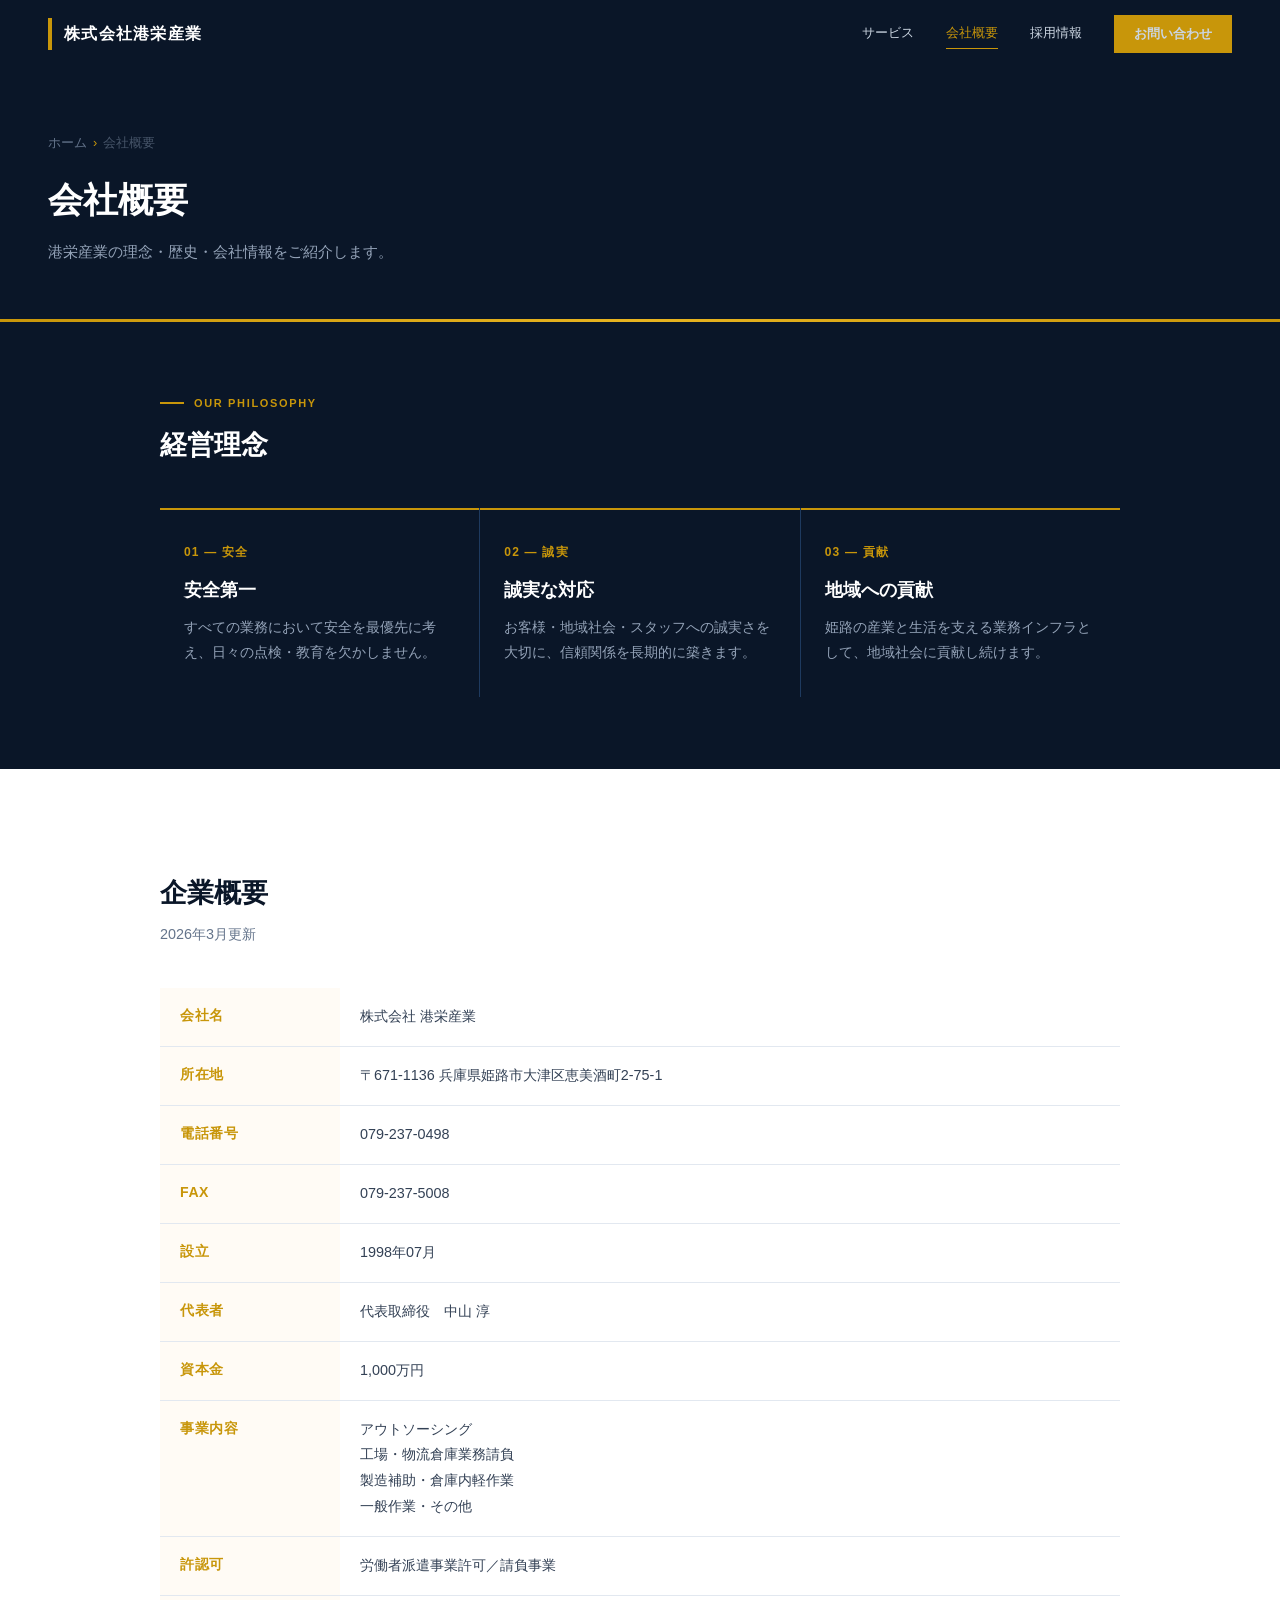
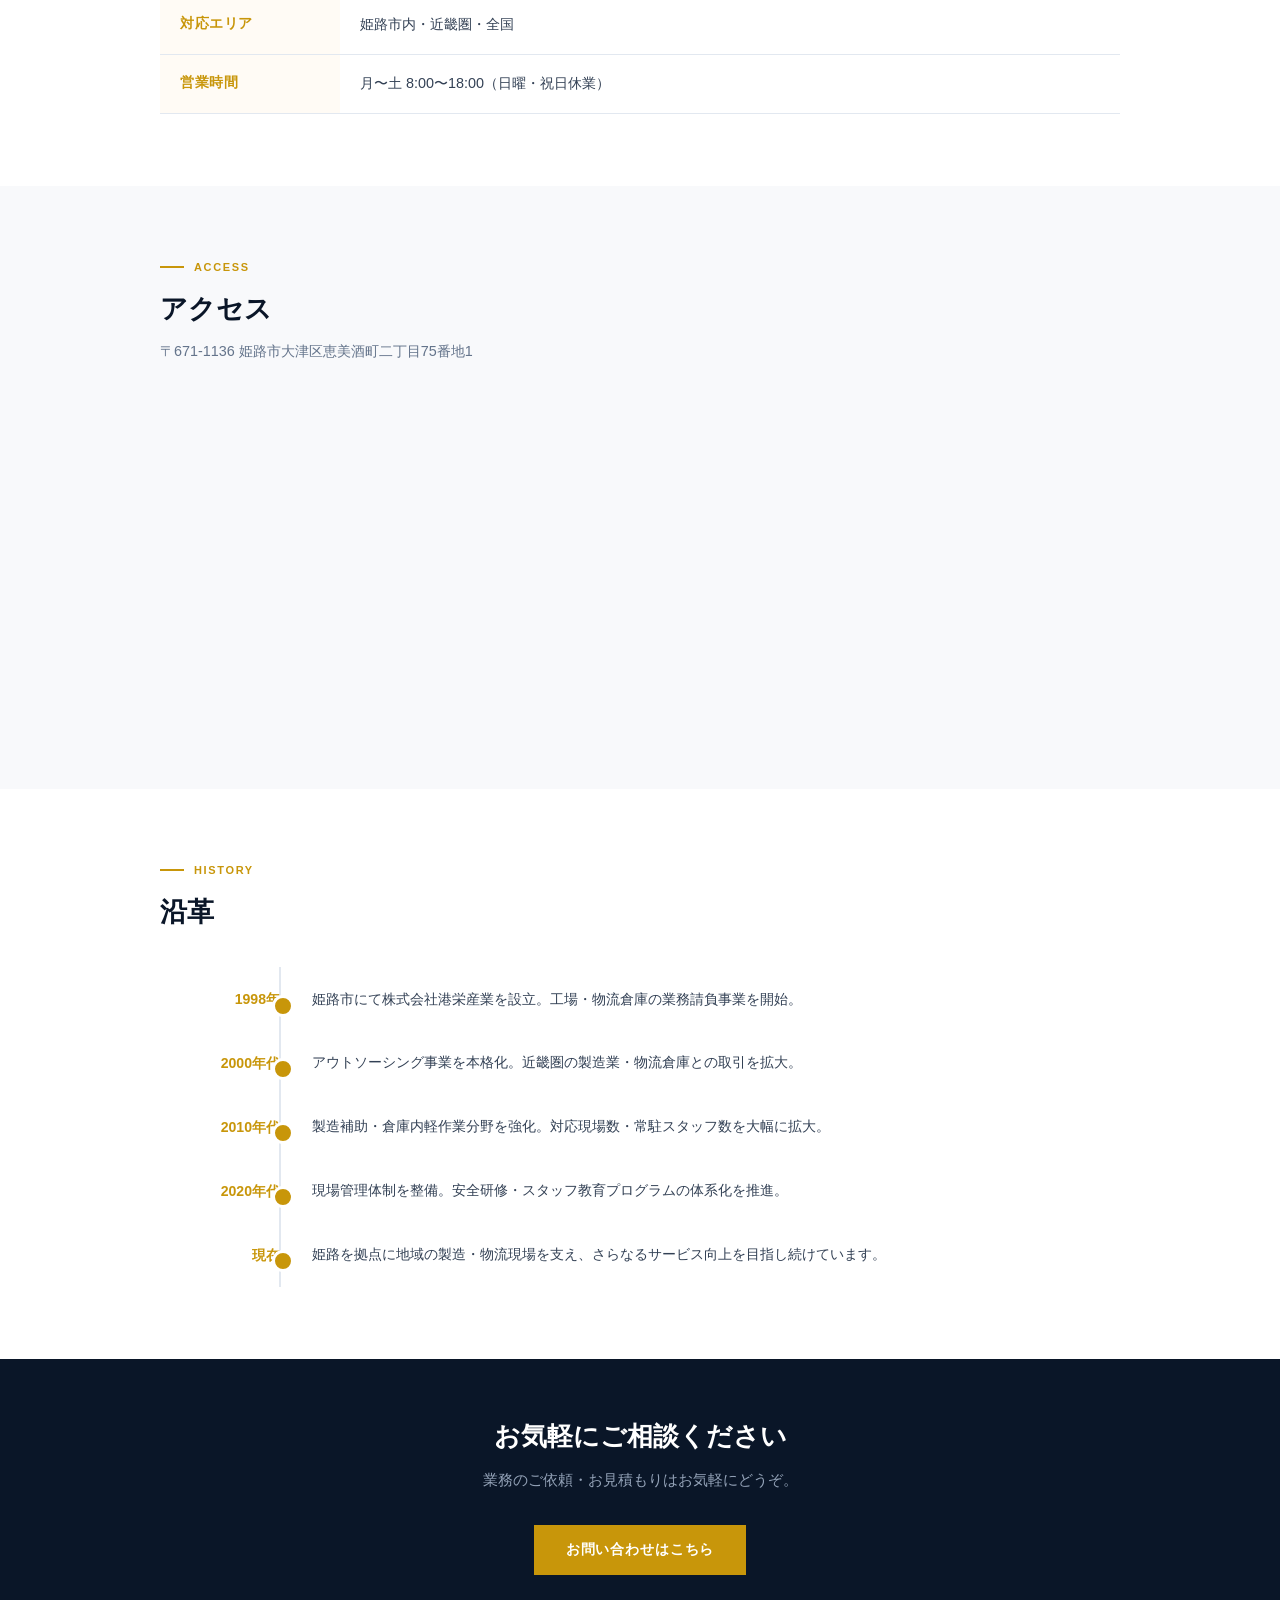
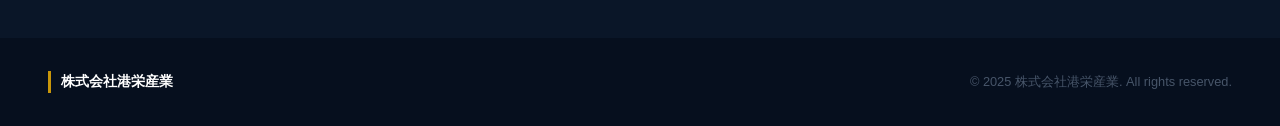
==== commit a8a1834e: "テキスト修正：物流会社表現→工場・倉庫業務請負に統一 - index.html：「配送ネットワーク」→「対応エリアの広さ」、「運行管理」→「安全管理」、「スポット対応」→「急な人員補充」、数字バンドの" ====
--- a/company.html
+++ b/company.html
@@ -161,7 +161,7 @@
       <tr><th>代表者</th><td>代表取締役　中山 淳</td></tr>
       <tr><th>資本金</th><td>1,000万円</td></tr>
       <tr><th>事業内容</th><td>アウトソーシング<br>工場・物流倉庫業務請負<br>製造補助・倉庫内軽作業<br>一般作業・その他</td></tr>
-      <tr><th>許認可</th><td>一般貨物自動車運送事業許可（近運貨X第XXXXX号）</td></tr>
+      <tr><th>許認可</th><td>労働者派遣事業許可／請負事業</td></tr>
       <tr><th>対応エリア</th><td>姫路市内・近畿圏・全国</td></tr>
       <tr><th>営業時間</th><td>月〜土 8:00〜18:00（日曜・祝日休業）</td></tr>
     </table>
@@ -197,19 +197,19 @@
       </div>
       <div class="hl-item">
         <div class="hl-year">2000年代</div>
-        <div class="hl-desc">アウトソーシング事業を拡充し、近畿圏の主要工場との取引を開始。</div>
+        <div class="hl-desc">アウトソーシング事業を本格化。近畿圏の製造業・物流倉庫との取引を拡大。</div>
       </div>
       <div class="hl-item">
         <div class="hl-year">2010年代</div>
-        <div class="hl-desc">製造補助・軽作業分野を強化。スタッフ数・対応現場数を大幅に拡大。</div>
+        <div class="hl-desc">製造補助・倉庫内軽作業分野を強化。対応現場数・常駐スタッフ数を大幅に拡大。</div>
       </div>
       <div class="hl-item">
         <div class="hl-year">2020年代</div>
-        <div class="hl-desc">全国対応体制を整備。安全管理・スタッフ教育の体系化を推進。</div>
+        <div class="hl-desc">現場管理体制を整備。安全研修・スタッフ教育プログラムの体系化を推進。</div>
       </div>
       <div class="hl-item">
         <div class="hl-year">現在</div>
-        <div class="hl-desc">姫路を拠点に地域産業の現場を支え、さらなるサービス向上を目指し続けています。</div>
+        <div class="hl-desc">姫路を拠点に地域の製造・物流現場を支え、さらなるサービス向上を目指し続けています。</div>
       </div>
     </div>
   </div>
